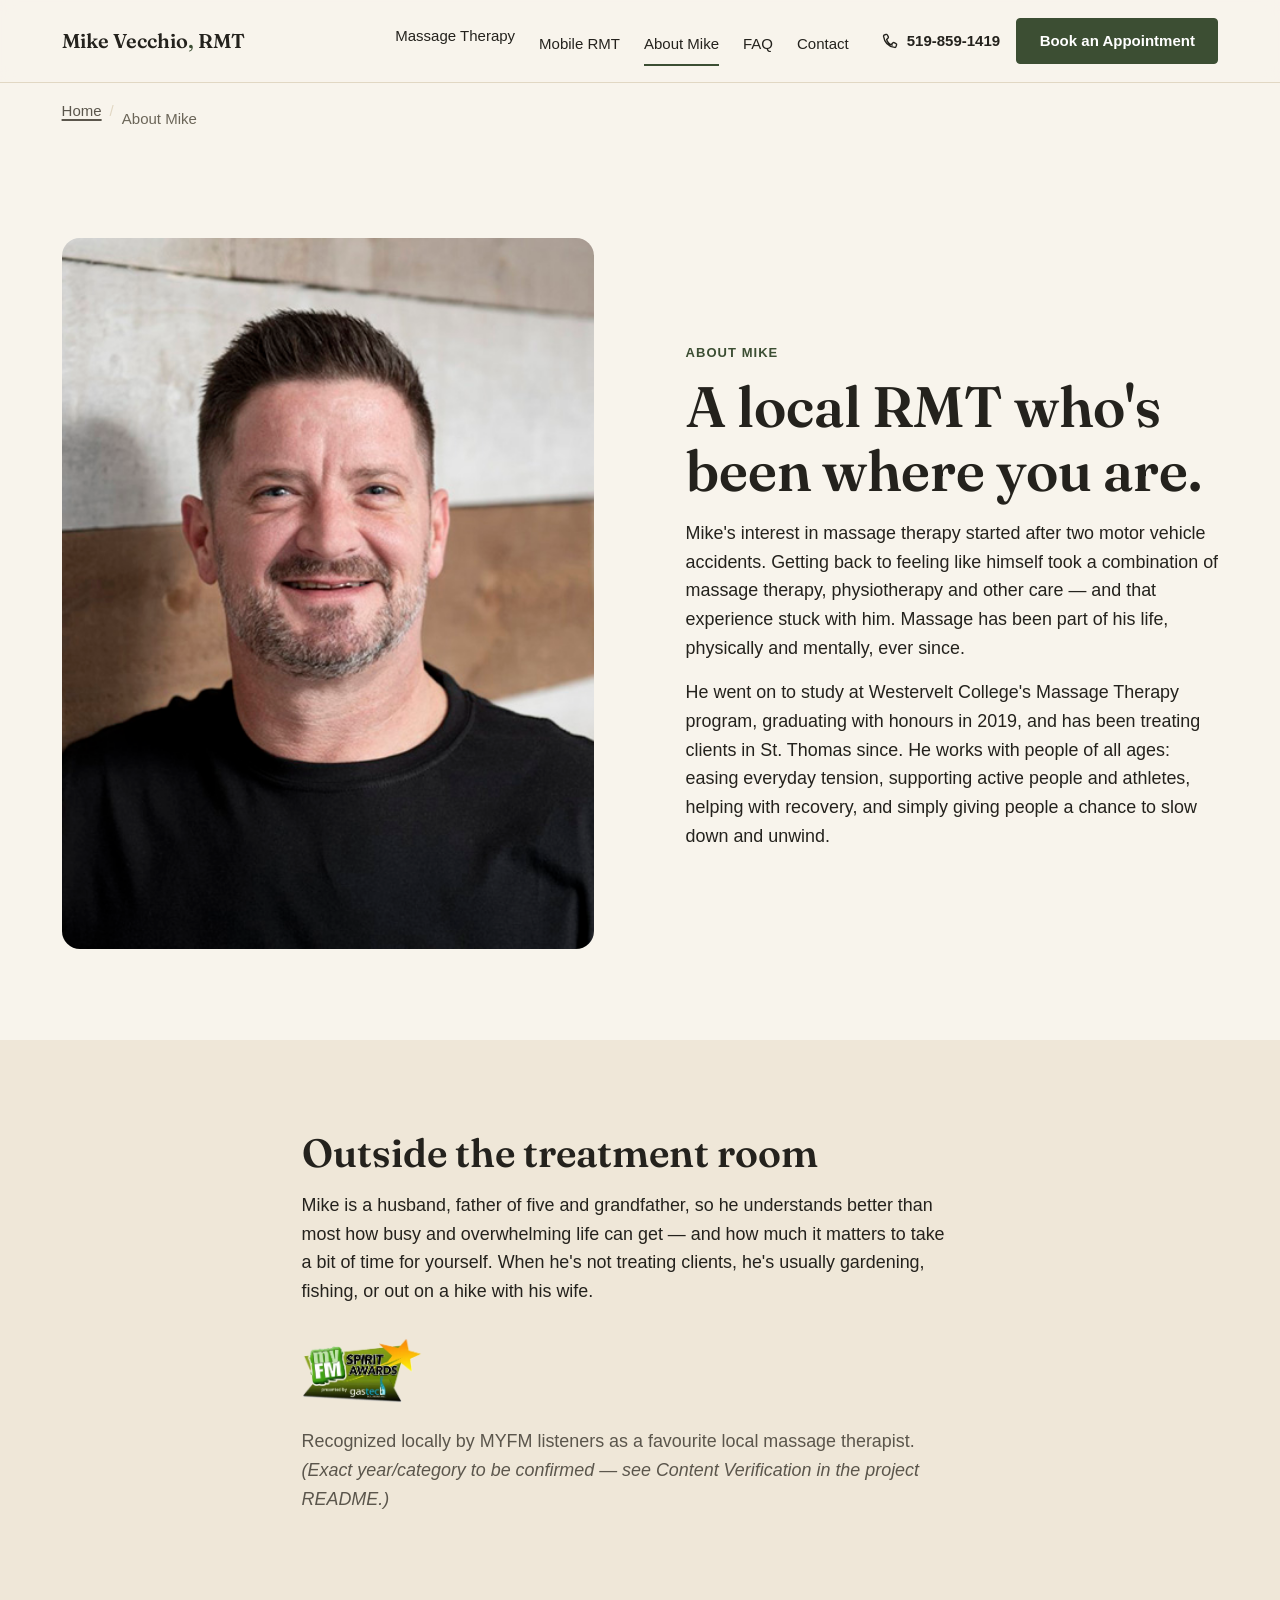
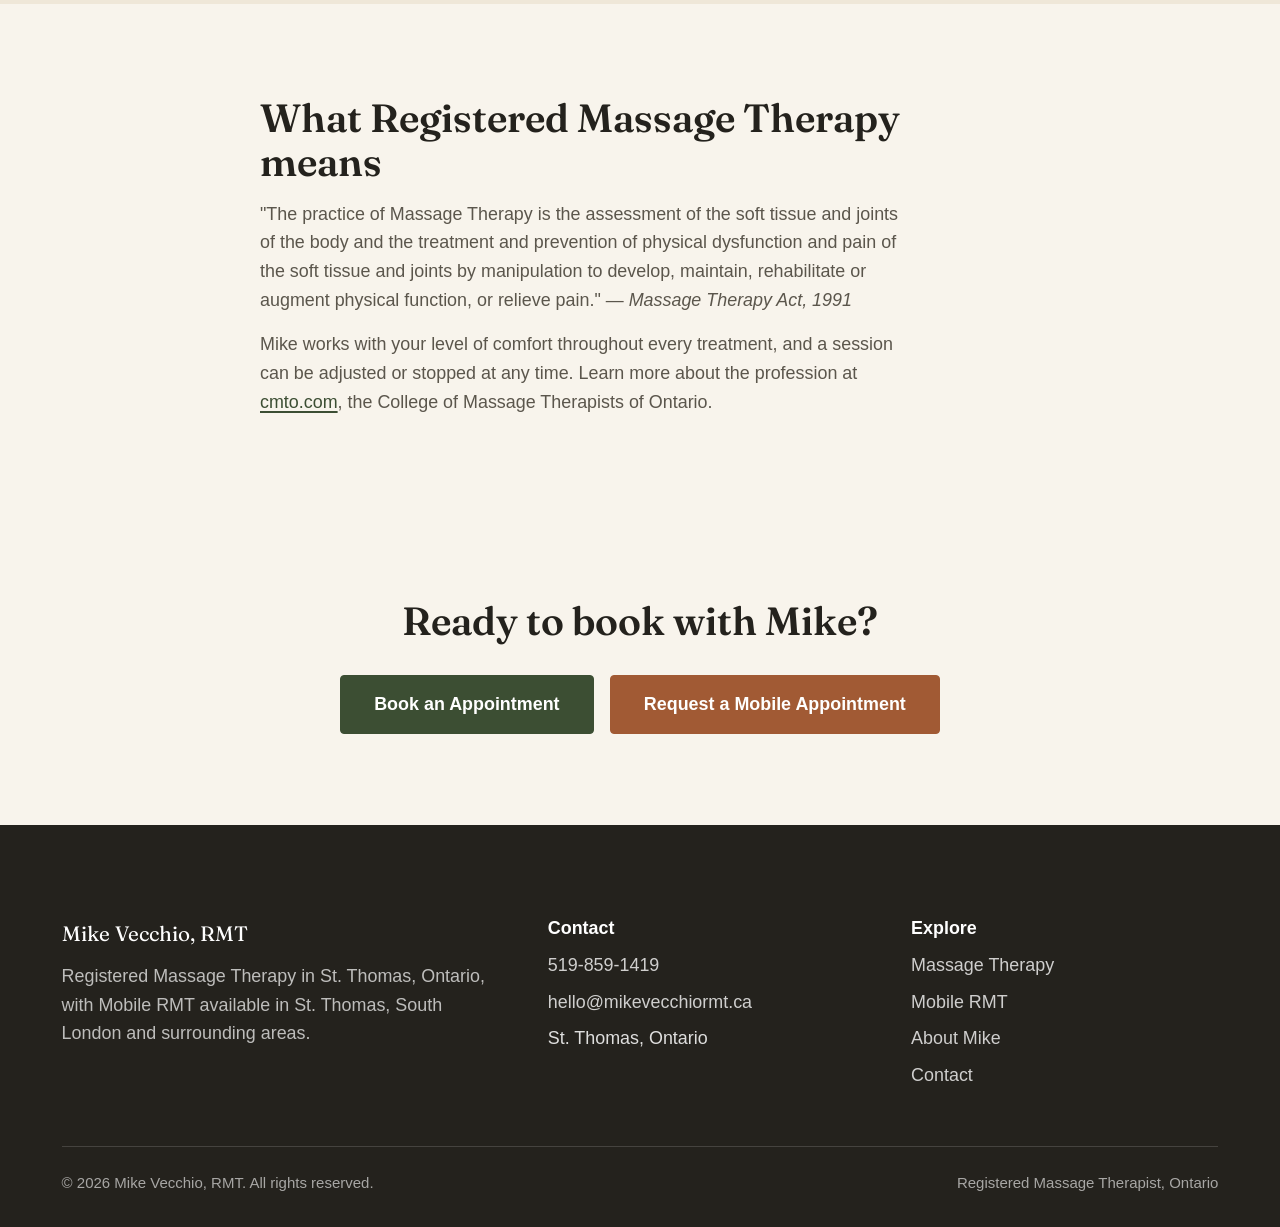
==== about/index.html @ 5816eddb "Rebuild Mike Vecchio RMT site: new IA, Mobile RMT launch, redesign Ground-up redesign covering the f" ====
<!DOCTYPE html>
<html lang="en-CA">
<head>
<meta charset="utf-8" />
<meta name="viewport" content="width=device-width, initial-scale=1" />
<title>About Mike Vecchio, Registered Massage Therapist | St. Thomas, Ontario</title>
<meta name="description" content="Meet Mike Vecchio, a Registered Massage Therapist in St. Thomas, Ontario since 2019. His own recovery after two motor vehicle accidents led him to massage therapy." />
<link rel="canonical" href="https://www.mikevecchiormt.ca/about/" />
<meta name="robots" content="index, follow, max-image-preview:large, max-snippet:-1" />
<meta name="theme-color" content="#3C4E33" />

<link rel="icon" href="/favicon.png" />
<link rel="apple-touch-icon" href="/favicon.png" />

<meta property="og:type" content="profile" />
<meta property="og:site_name" content="Mike Vecchio, RMT" />
<meta property="og:locale" content="en_CA" />
<meta property="og:url" content="https://www.mikevecchiormt.ca/about/" />
<meta property="og:title" content="About Mike Vecchio, Registered Massage Therapist" />
<meta property="og:description" content="Meet Mike Vecchio, a Registered Massage Therapist in St. Thomas, Ontario since 2019." />
<meta property="og:image" content="https://www.mikevecchiormt.ca/images/mike-portrait-placeholder.jpg" />
<meta name="twitter:card" content="summary_large_image" />
<meta name="twitter:title" content="About Mike Vecchio, Registered Massage Therapist" />
<meta name="twitter:description" content="Meet Mike Vecchio, a Registered Massage Therapist in St. Thomas, Ontario since 2019." />
<meta name="twitter:image" content="https://www.mikevecchiormt.ca/images/mike-portrait-placeholder.jpg" />

<link rel="preconnect" href="https://fonts.googleapis.com" />
<link rel="preconnect" href="https://fonts.gstatic.com" crossorigin />
<link rel="stylesheet" href="https://fonts.googleapis.com/css2?family=Fraunces:ital,wght@0,500;0,600;0,700;1,500&display=swap" />
<link rel="stylesheet" href="/css/styles.css" />

<script type="application/ld+json">
{
  "@context": "https://schema.org",
  "@graph": [
    {
      "@type": "BreadcrumbList",
      "itemListElement": [
        { "@type": "ListItem", "position": 1, "name": "Home", "item": "https://www.mikevecchiormt.ca/" },
        { "@type": "ListItem", "position": 2, "name": "About Mike", "item": "https://www.mikevecchiormt.ca/about/" }
      ]
    },
    {
      "@type": "Person",
      "name": "Mike Vecchio",
      "jobTitle": "Registered Massage Therapist",
      "image": "https://www.mikevecchiormt.ca/images/mike-portrait-placeholder.jpg",
      "url": "https://www.mikevecchiormt.ca/about/",
      "telephone": "+1-519-859-1419",
      "alumniOf": { "@type": "EducationalOrganization", "name": "Westervelt College" },
      "worksFor": { "@id": "https://www.mikevecchiormt.ca/#business" }
    }
  ]
}
</script>
<script async src="https://www.googletagmanager.com/gtag/js?id=G-G4RWERL1EK"></script>
<script>
  window.dataLayer = window.dataLayer || [];
  function gtag(){dataLayer.push(arguments);}
  gtag('js', new Date());
  gtag('config', 'G-G4RWERL1EK');
</script>
</head>
<body>
<a class="skip-link" href="#main">Skip to content</a>

<header class="site-header">
  <div class="container site-header__bar">
    <a class="wordmark" href="/">Mike Vecchio<span>,</span> RMT</a>
    <nav class="nav-primary" aria-label="Primary">
      <div class="nav-menu" id="nav-menu">
        <ul class="nav-links">
          <li><a href="/massage-therapy/">Massage Therapy</a></li>
          <li><a href="/mobile-rmt/">Mobile RMT</a></li>
          <li><a href="/about/" aria-current="page">About Mike</a></li>
          <li><a href="/#faq">FAQ</a></li>
          <li><a href="/contact/">Contact</a></li>
        </ul>
        <div class="nav-actions">
          <a class="nav-phone tap-target" href="tel:+15198591419" data-analytics-event="phone_click" data-analytics-location="nav">
            <svg viewBox="0 0 24 24" fill="none" stroke="currentColor" stroke-width="1.8" aria-hidden="true"><path d="M15 17.5c-3.6-1-6.5-3.9-7.5-7.5l2-2c.4-.4.5-1 .3-1.5L8.5 4c-.3-.7-1-1-1.7-.8L4.4 4c-.7.2-1.2 1-1 1.7C4.7 13.9 10.1 19.3 18.3 20.6c.7.1 1.5-.4 1.7-1.1l.8-2.4c.2-.7-.1-1.4-.8-1.7l-2.5-1.3c-.5-.2-1.1-.1-1.5.3l-2 2z" stroke-linecap="round" stroke-linejoin="round"/></svg>
            519-859-1419
          </a>
          <a class="btn btn--primary" href="https://mikevecchiormt.clinicsense.com/book" target="_blank" rel="noopener" data-analytics-event="booking_click" data-analytics-location="nav">Book an Appointment</a>
        </div>
      </div>
      <a class="nav-phone-icon tap-target" href="tel:+15198591419" aria-label="Call 519-859-1419" data-analytics-event="phone_click" data-analytics-location="nav_mobile">
        <svg viewBox="0 0 24 24" fill="none" stroke="currentColor" stroke-width="1.8" aria-hidden="true"><path d="M15 17.5c-3.6-1-6.5-3.9-7.5-7.5l2-2c.4-.4.5-1 .3-1.5L8.5 4c-.3-.7-1-1-1.7-.8L4.4 4c-.7.2-1.2 1-1 1.7C4.7 13.9 10.1 19.3 18.3 20.6c.7.1 1.5-.4 1.7-1.1l.8-2.4c.2-.7-.1-1.4-.8-1.7l-2.5-1.3c-.5-.2-1.1-.1-1.5.3l-2 2z" stroke-linecap="round" stroke-linejoin="round"/></svg>
      </a>
      <button class="nav-toggle" type="button" aria-expanded="false" aria-controls="nav-menu" aria-label="Open menu">
        <svg class="icon-open" viewBox="0 0 24 24" fill="none" stroke="currentColor" stroke-width="2" aria-hidden="true"><path d="M4 6h16M4 12h16M4 18h16" stroke-linecap="round"/></svg>
        <svg class="icon-close" viewBox="0 0 24 24" fill="none" stroke="currentColor" stroke-width="2" aria-hidden="true"><path d="M6 6l12 12M18 6L6 18" stroke-linecap="round"/></svg>
      </button>
    </nav>
  </div>
</header>

<main id="main">
  <nav class="breadcrumbs container" aria-label="Breadcrumb">
    <ol><li><a href="/">Home</a></li><li>About Mike</li></ol>
  </nav>

  <section class="section container" data-reveal>
    <div class="feature">
      <div class="about-portrait">
        <img src="/images/mike-portrait-placeholder.jpg" width="474" height="600" alt="Portrait of Mike Vecchio, Registered Massage Therapist" fetchpriority="high" decoding="async" />
      </div>
      <div>
        <p class="eyebrow">About Mike</p>
        <h1>A local RMT who's been where you are.</h1>
        <p>Mike's interest in massage therapy started after two motor vehicle accidents. Getting back to feeling like himself took a combination of massage therapy, physiotherapy and other care — and that experience stuck with him. Massage has been part of his life, physically and mentally, ever since.</p>
        <p>He went on to study at Westervelt College's Massage Therapy program, graduating with honours in 2019, and has been treating clients in St. Thomas since. He works with people of all ages: easing everyday tension, supporting active people and athletes, helping with recovery, and simply giving people a chance to slow down and unwind.</p>
      </div>
    </div>
  </section>

  <section class="section section--alt" data-reveal>
    <div class="container container--narrow">
      <h2>Outside the treatment room</h2>
      <p>Mike is a husband, father of five and grandfather, so he understands better than most how busy and overwhelming life can get — and how much it matters to take a bit of time for yourself. When he's not treating clients, he's usually gardening, fishing, or out on a hike with his wife.</p>
      <div class="recognition-strip" style="margin-top: var(--space-6);">
        <img src="/images/myfm-spirit-award.png" width="522" height="285" alt="MYFM community recognition graphic" loading="lazy" decoding="async" />
        <p class="text-soft">Recognized locally by MYFM listeners as a favourite local massage therapist. <em>(Exact year/category to be confirmed — see Content Verification in the project README.)</em></p>
      </div>
    </div>
  </section>

  <section class="section container" data-reveal>
    <div class="container--narrow" style="margin-inline:auto;">
      <h2>What Registered Massage Therapy means</h2>
      <p class="text-soft">"The practice of Massage Therapy is the assessment of the soft tissue and joints of the body and the treatment and prevention of physical dysfunction and pain of the soft tissue and joints by manipulation to develop, maintain, rehabilitate or augment physical function, or relieve pain." — <em>Massage Therapy Act, 1991</em></p>
      <p class="text-soft">Mike works with your level of comfort throughout every treatment, and a session can be adjusted or stopped at any time. Learn more about the profession at <a href="https://www.cmto.com" target="_blank" rel="noopener noreferrer">cmto.com</a>, the College of Massage Therapists of Ontario.</p>
    </div>
  </section>

  <section class="section final-cta container" data-reveal>
    <h2>Ready to book with Mike?</h2>
    <div class="final-cta__actions">
      <a class="btn btn--primary btn--lg" href="https://mikevecchiormt.clinicsense.com/book" target="_blank" rel="noopener" data-analytics-event="booking_click" data-analytics-location="about_final_cta">Book an Appointment</a>
      <a class="btn btn--clay btn--lg" href="/contact/#mobile-request" data-analytics-event="mobile_cta_click" data-analytics-location="about_final_cta">Request a Mobile Appointment</a>
    </div>
  </section>
</main>

<div class="sticky-cta" aria-hidden="false">
  <a class="btn btn--primary" href="https://mikevecchiormt.clinicsense.com/book" target="_blank" rel="noopener" data-analytics-event="booking_click" data-analytics-location="sticky_bar">Book an Appointment</a>
  <a class="btn btn--clay" href="/contact/#mobile-request" data-analytics-event="mobile_cta_click" data-analytics-location="sticky_bar">Request Mobile Visit</a>
</div>

<footer class="site-footer">
  <div class="container">
    <div class="footer-grid">
      <div>
        <div class="footer-wordmark">Mike Vecchio, RMT</div>
        <p>Registered Massage Therapy in St. Thomas, Ontario, with Mobile RMT available in St. Thomas, South London and surrounding areas.</p>
      </div>
      <div>
        <h3>Contact</h3>
        <ul class="footer-links">
          <li><a href="tel:+15198591419" data-analytics-event="phone_click" data-analytics-location="footer">519-859-1419</a></li>
          <li><a href="mailto:hello@mikevecchiormt.ca" data-analytics-event="email_click" data-analytics-location="footer">hello@mikevecchiormt.ca</a></li>
          <li>St. Thomas, Ontario</li>
        </ul>
      </div>
      <div>
        <h3>Explore</h3>
        <ul class="footer-links">
          <li><a href="/massage-therapy/">Massage Therapy</a></li>
          <li><a href="/mobile-rmt/">Mobile RMT</a></li>
          <li><a href="/about/">About Mike</a></li>
          <li><a href="/contact/">Contact</a></li>
        </ul>
      </div>
    </div>
    <div class="footer-bottom">
      <span>&copy; <span id="footer-year">2026</span> Mike Vecchio, RMT. All rights reserved.</span>
      <span>Registered Massage Therapist, Ontario</span>
    </div>
  </div>
</footer>

<script src="/js/analytics.js"></script>
<script src="/js/main.js"></script>
</body>
</html>
---- css/styles.css ----
/* ==========================================================================
   Mike Vecchio, RMT — Design System & Site Styles
   Plain CSS. No build step. Organized as:
     1. Design tokens (custom properties)
     2. Reset / base elements
     3. Layout primitives (container, section, grid)
     4. Typography helpers
     5. Components (nav, buttons, cards-ish blocks, pricing, FAQ, forms, etc.)
     6. Page-specific tweaks
     7. Motion & accessibility
   ========================================================================== */

/* --------------------------------------------------------------------------
   1. DESIGN TOKENS
   -------------------------------------------------------------------------- */
:root {
  /* Color: warm paper neutrals */
  --color-paper: #F8F4EC;         /* primary background */
  --color-paper-deep: #EFE7D8;    /* secondary section background */
  --color-paper-line: #E1D7C3;    /* hairline borders on paper */

  /* Color: ink */
  --color-ink: #24221D;           /* primary text, near-black warm charcoal */
  --color-ink-soft: #5B564C;      /* secondary text */
  --color-ink-faint: #6B6558;     /* tertiary / meta text (WCAG AA on paper) */

  /* Color: forest (practice / primary brand accent) */
  --color-forest: #3C4E33;
  --color-forest-deep: #2A3824;
  --color-forest-tint: #E4E9DA;

  /* Color: clay (mobile RMT accent — distinguishes "Mike comes to you") */
  --color-clay: #A15A34;
  --color-clay-deep: #7F4527;
  --color-clay-tint: #F1E1D2;

  /* Color: surfaces */
  --color-white: #FFFFFF;

  /* Feedback */
  --color-error: #A3352A;
  --color-error-tint: #F7E3E0;
  --color-success: #2E5C3A;
  --color-success-tint: #E3EEE2;

  /* Typography */
  --font-display: 'Fraunces', Georgia, 'Iowan Old Style', 'Times New Roman', serif;
  --font-body: -apple-system, BlinkMacSystemFont, 'Segoe UI', Roboto, Helvetica, Arial, sans-serif;

  --fs-eyebrow: 0.8125rem;
  --fs-body-sm: clamp(0.9rem, 0.86rem + 0.15vw, 0.9375rem);
  --fs-body: clamp(1rem, 0.96rem + 0.2vw, 1.125rem);
  --fs-body-lg: clamp(1.125rem, 1.06rem + 0.3vw, 1.3125rem);
  --fs-h3: clamp(1.25rem, 1.15rem + 0.5vw, 1.625rem);
  --fs-h2: clamp(1.75rem, 1.5rem + 1.2vw, 2.5rem);
  --fs-h1: clamp(2.25rem, 1.8rem + 2.2vw, 3.75rem);
  --fs-display: clamp(2.75rem, 2.1rem + 3vw, 4.75rem);

  --lh-tight: 1.12;
  --lh-heading: 1.25;
  --lh-body: 1.6;

  /* Spacing scale (fluid where it helps rhythm breathe on large screens) */
  --space-1: 0.25rem;
  --space-2: 0.5rem;
  --space-3: 0.75rem;
  --space-4: 1rem;
  --space-5: 1.5rem;
  --space-6: 2rem;
  --space-7: clamp(2.5rem, 2rem + 2vw, 3.5rem);
  --space-8: clamp(3.5rem, 2.5rem + 4vw, 6rem);
  --space-9: clamp(5rem, 3.5rem + 6vw, 8.5rem);

  /* Layout */
  --container-max: 1240px;
  --container-narrow: 760px;
  --container-pad: clamp(1.25rem, 1rem + 2vw, 3rem);

  /* Shape */
  --radius-sm: 4px;
  --radius-md: 10px;
  --radius-lg: 18px;

  /* Elevation (used sparingly) */
  --shadow-sm: 0 1px 3px rgba(36, 34, 29, 0.08);
  --shadow-md: 0 10px 30px -12px rgba(36, 34, 29, 0.28);

  /* Motion */
  --ease: cubic-bezier(0.4, 0, 0.2, 1);
  --dur-fast: 150ms;
  --dur-base: 260ms;
  --dur-slow: 420ms;

  /* Focus */
  --focus-ring: 3px solid #1E63A8;
  --focus-ring-offset: 2px;
}

/* --------------------------------------------------------------------------
   2. RESET / BASE
   -------------------------------------------------------------------------- */
*, *::before, *::after { box-sizing: border-box; }
html { -webkit-text-size-adjust: 100%; scroll-behavior: smooth; }
@media (prefers-reduced-motion: reduce) {
  html { scroll-behavior: auto; }
}

body {
  margin: 0;
  background: var(--color-paper);
  color: var(--color-ink);
  font-family: var(--font-body);
  font-size: var(--fs-body);
  line-height: var(--lh-body);
  -webkit-font-smoothing: antialiased;
  text-rendering: optimizeLegibility;
}

img, svg { display: block; max-width: 100%; }
img { height: auto; }

h1, h2, h3, h4 {
  font-family: var(--font-display);
  color: var(--color-ink);
  margin: 0 0 var(--space-4);
  line-height: var(--lh-heading);
  font-weight: 600;
}
h1 { font-size: var(--fs-h1); line-height: var(--lh-tight); }
h2 { font-size: var(--fs-h2); line-height: var(--lh-tight); }
h3 { font-size: var(--fs-h3); }
h4 { font-size: var(--fs-body-lg); }

p { margin: 0 0 var(--space-4); max-width: 65ch; }
p:last-child { margin-bottom: 0; }

ul, ol { margin: 0 0 var(--space-4); padding-left: 1.25em; }
li + li { margin-top: var(--space-2); }

a { color: var(--color-forest); text-decoration-thickness: 1.5px; text-underline-offset: 3px; }
a:hover { color: var(--color-forest-deep); }

strong { font-weight: 700; }

button { font-family: inherit; }

hr {
  border: none;
  border-top: 1px solid var(--color-paper-line);
  margin: var(--space-7) 0;
}

:focus-visible {
  outline: var(--focus-ring);
  outline-offset: var(--focus-ring-offset);
  border-radius: 2px;
}

/* Skip link */
.skip-link {
  position: absolute;
  left: var(--space-4);
  top: -60px;
  background: var(--color-ink);
  color: var(--color-white);
  padding: var(--space-3) var(--space-5);
  border-radius: var(--radius-sm);
  z-index: 1000;
  transition: top var(--dur-fast) var(--ease);
}
.skip-link:focus { top: var(--space-4); }

/* --------------------------------------------------------------------------
   3. LAYOUT PRIMITIVES
   -------------------------------------------------------------------------- */
.container {
  width: 100%;
  max-width: var(--container-max);
  margin-inline: auto;
  padding-inline: var(--container-pad);
}

.container--narrow {
  max-width: var(--container-narrow);
}

.section {
  padding-block: var(--space-8);
}

.section--tight { padding-block: var(--space-7); }

.section--alt {
  background: var(--color-paper-deep);
}

.section--forest {
  background: var(--color-forest);
  color: var(--color-white);
}
.section--forest h2, .section--forest h3 { color: var(--color-white); }
.section--forest p { color: rgba(255,255,255,0.88); }
.section--forest a:not(.btn) { color: var(--color-white); }

.section-head {
  max-width: 46rem;
  margin-bottom: var(--space-7);
}
.section-head--center { margin-inline: auto; text-align: center; }

.eyebrow {
  display: inline-flex;
  align-items: center;
  gap: var(--space-2);
  font-family: var(--font-body);
  font-size: var(--fs-eyebrow);
  font-weight: 700;
  letter-spacing: 0.08em;
  text-transform: uppercase;
  color: var(--color-forest);
  margin-bottom: var(--space-3);
}
.eyebrow--clay { color: var(--color-clay-deep); }
.section--forest .eyebrow { color: var(--color-paper); }

.lede {
  font-size: var(--fs-body-lg);
  color: var(--color-ink-soft);
  max-width: 42rem;
}

/* Grid helpers */
.grid {
  display: grid;
  gap: var(--space-7);
}
.grid--2 { grid-template-columns: repeat(2, 1fr); }
.grid--3 { grid-template-columns: repeat(3, 1fr); }
.grid--4 { grid-template-columns: repeat(4, 1fr); }

@media (max-width: 900px) {
  .grid--3, .grid--4 { grid-template-columns: repeat(2, 1fr); }
}
@media (max-width: 640px) {
  .grid--2, .grid--3, .grid--4 { grid-template-columns: 1fr; }
}

.stack { display: flex; flex-direction: column; }
.cluster { display: flex; flex-wrap: wrap; align-items: center; gap: var(--space-4); }

.visually-hidden {
  position: absolute;
  width: 1px; height: 1px;
  padding: 0; margin: -1px;
  overflow: hidden;
  clip: rect(0,0,0,0);
  white-space: nowrap;
  border: 0;
}

/* --------------------------------------------------------------------------
   4. TYPOGRAPHY HELPERS
   -------------------------------------------------------------------------- */
.text-soft { color: var(--color-ink-soft); }
.text-faint { color: var(--color-ink-faint); }
.text-forest { color: var(--color-forest); }
.text-clay { color: var(--color-clay-deep); }
.font-display { font-family: var(--font-display); }

/* --------------------------------------------------------------------------
   5. COMPONENTS
   -------------------------------------------------------------------------- */

/* --- Site header / nav ------------------------------------------------- */
.site-header {
  position: sticky;
  top: 0;
  z-index: 100;
  border-bottom: 1px solid var(--color-paper-line);
}
/*
 * The translucent blur lives on a pseudo-element rather than directly on
 * .site-header. A `backdrop-filter` (or `filter`) on an element creates a
 * new containing block for its `position: fixed` descendants — which broke
 * the full-screen mobile nav overlay (a fixed-position child) by confining
 * it to the header's own small box. Isolating the filter to ::before avoids
 * that entirely.
 */
.site-header::before {
  content: '';
  position: absolute;
  inset: 0;
  z-index: -1;
  background: rgba(248, 244, 236, 0.92);
  backdrop-filter: saturate(140%) blur(8px);
}

.site-header__bar {
  display: flex;
  align-items: center;
  justify-content: space-between;
  gap: var(--space-5);
  padding-block: var(--space-4);
}

.wordmark {
  font-family: var(--font-display);
  font-weight: 600;
  font-size: 1.25rem;
  color: var(--color-ink);
  text-decoration: none;
  white-space: nowrap;
}
.wordmark:hover { color: var(--color-ink); }
.wordmark span { color: var(--color-forest); }

.nav-primary {
  display: flex;
  align-items: center;
  gap: var(--space-5);
}

.nav-menu {
  display: flex;
  align-items: center;
  gap: var(--space-6);
}

a.nav-phone-icon {
  display: none;
  color: var(--color-ink);
}
.nav-phone-icon svg { width: 20px; height: 20px; }

.nav-links {
  display: flex;
  flex-wrap: nowrap;
  gap: var(--space-5);
  list-style: none;
  margin: 0;
  padding: 0;
  font-size: var(--fs-body-sm);
}
.nav-links li { flex-shrink: 0; }
.nav-links a {
  display: inline-block;
  white-space: nowrap;
  color: var(--color-ink);
  text-decoration: none;
  padding: var(--space-2) 0;
  border-bottom: 2px solid transparent;
  transition: border-color var(--dur-fast) var(--ease);
}
.nav-links a:hover,
.nav-links a[aria-current="page"] {
  border-bottom-color: var(--color-forest);
}

.nav-actions { display: flex; align-items: center; gap: var(--space-4); }

.nav-phone {
  display: inline-flex;
  align-items: center;
  gap: var(--space-2);
  font-size: var(--fs-body-sm);
  font-weight: 600;
  color: var(--color-ink);
  text-decoration: none;
}
.nav-phone svg { width: 18px; height: 18px; flex-shrink: 0; }

.nav-toggle {
  display: none;
  background: none;
  border: 1px solid var(--color-paper-line);
  border-radius: var(--radius-sm);
  width: 44px;
  height: 44px;
  align-items: center;
  justify-content: center;
  cursor: pointer;
}
.nav-toggle svg { width: 22px; height: 22px; }
.nav-toggle .icon-close { display: none; }
.nav-toggle[aria-expanded="true"] .icon-open { display: none; }
.nav-toggle[aria-expanded="true"] .icon-close { display: block; }

@media (max-width: 880px) {
  .nav-primary { position: static; }
  .nav-links {
    flex-direction: column;
    align-items: stretch;
    gap: 0;
    font-size: var(--fs-body-lg);
  }
  .nav-links a {
    display: block;
    padding: var(--space-4) 0;
    border-bottom: 1px solid var(--color-paper-line);
  }
  .nav-menu {
    position: fixed;
    inset: 0;
    top: 0;
    background: var(--color-paper);
    padding: calc(var(--space-4) * 2 + 44px) var(--container-pad) var(--space-8);
    display: flex;
    flex-direction: column;
    gap: var(--space-6);
    transform: translateX(100%);
    transition: transform var(--dur-slow) var(--ease);
    overflow-y: auto;
  }
  .nav-menu.is-open { transform: translateX(0); }
  .nav-actions { flex-direction: column; align-items: stretch; gap: var(--space-4); }
  .nav-actions .btn { width: 100%; justify-content: center; }
  .nav-toggle { display: inline-flex; }
  a.nav-phone-icon { display: inline-flex; align-items: center; justify-content: center; }
  body.nav-open { overflow: hidden; }
}

@media (prefers-reduced-motion: reduce) {
  .nav-menu { transition: none; }
}

/* --- Buttons ------------------------------------------------------------ */
.btn {
  display: inline-flex;
  align-items: center;
  justify-content: center;
  gap: var(--space-2);
  font-family: var(--font-body);
  font-weight: 700;
  font-size: var(--fs-body-sm);
  text-decoration: none;
  border-radius: var(--radius-sm);
  border: 1.5px solid transparent;
  padding: 0.85em 1.5em;
  cursor: pointer;
  transition: background var(--dur-fast) var(--ease), color var(--dur-fast) var(--ease), border-color var(--dur-fast) var(--ease), transform var(--dur-fast) var(--ease);
  line-height: 1.2;
}
.btn:active { transform: translateY(1px); }

.btn--primary {
  background: var(--color-forest);
  border-color: var(--color-forest);
  color: var(--color-white);
}
.btn--primary:hover { background: var(--color-forest-deep); border-color: var(--color-forest-deep); color: var(--color-white); }

.btn--clay {
  background: var(--color-clay);
  border-color: var(--color-clay);
  color: var(--color-white);
}
.btn--clay:hover { background: var(--color-clay-deep); border-color: var(--color-clay-deep); color: var(--color-white); }

.btn--outline {
  background: transparent;
  border-color: currentColor;
  color: var(--color-ink);
}
.btn--outline:hover { background: var(--color-ink); border-color: var(--color-ink); color: var(--color-white); }

.btn--ghost {
  background: transparent;
  border-color: transparent;
  color: var(--color-forest);
  padding-inline: 0.25em;
}
.btn--ghost:hover { color: var(--color-forest-deep); }

.btn--lg { padding: 1em 1.85em; font-size: var(--fs-body); }
.btn--block { width: 100%; }
.btn[disabled] { opacity: 0.6; cursor: not-allowed; }

.btn .spinner { display: none; }
.btn[data-loading="true"] .spinner { display: inline-block; }
.btn[data-loading="true"] .btn-label { opacity: 0.7; }

.spinner {
  width: 1em; height: 1em;
  border: 2px solid rgba(255,255,255,0.5);
  border-top-color: currentColor;
  border-radius: 50%;
  animation: spin 700ms linear infinite;
}
@keyframes spin { to { transform: rotate(360deg); } }
@media (prefers-reduced-motion: reduce) {
  .spinner { animation-duration: 1400ms; }
}

/* --- Hero ---------------------------------------------------------------- */
.hero {
  padding-block: var(--space-8) var(--space-8);
}
.hero__grid {
  display: grid;
  grid-template-columns: 1.05fr 0.95fr;
  gap: var(--space-8);
  align-items: center;
}
.hero__eyebrow { color: var(--color-forest); }
.hero h1 { font-size: var(--fs-display); max-width: 15ch; }
.hero__lede { font-size: var(--fs-body-lg); color: var(--color-ink-soft); max-width: 40ch; margin-bottom: var(--space-6); }
.hero__actions { display: flex; flex-wrap: wrap; gap: var(--space-4); margin-bottom: var(--space-6); }
.hero__media {
  position: relative;
  border-radius: var(--radius-lg);
  overflow: hidden;
  aspect-ratio: 4 / 5;
}
.hero__media img { width: 100%; height: 100%; object-fit: cover; }
.hero__media-caption {
  position: absolute;
  left: var(--space-4);
  bottom: var(--space-4);
  background: rgba(36,34,29,0.72);
  color: var(--color-white);
  font-size: var(--fs-eyebrow);
  padding: var(--space-2) var(--space-3);
  border-radius: var(--radius-sm);
}

@media (max-width: 960px) {
  .hero__grid { grid-template-columns: 1fr; }
  .hero__media { order: -1; aspect-ratio: 16 / 10; }
  .hero h1 { max-width: none; }
}

/* --- Trust strip ---------------------------------------------------------- */
.trust-strip {
  border-top: 1px solid var(--color-paper-line);
  border-bottom: 1px solid var(--color-paper-line);
  padding-block: var(--space-5);
}
.trust-strip__row {
  display: flex;
  flex-wrap: wrap;
  gap: var(--space-6) var(--space-7);
  justify-content: center;
  text-align: center;
  font-size: var(--fs-body-sm);
  color: var(--color-ink-soft);
}
.trust-strip__row strong { color: var(--color-ink); font-family: var(--font-display); font-size: 1.05em; }

/* --- Two ways split -------------------------------------------------------- */
.two-ways {
  display: grid;
  grid-template-columns: 1fr 1fr;
  gap: 1px;
  background: var(--color-paper-line);
  border-radius: var(--radius-lg);
  overflow: hidden;
}
.way {
  background: var(--color-paper);
  padding: var(--space-7);
  display: flex;
  flex-direction: column;
}
.way--clay { background: var(--color-clay-tint); }
.way--forest { background: var(--color-forest-tint); }
.way__icon { width: 40px; height: 40px; margin-bottom: var(--space-4); color: var(--color-forest); }
.way--clay .way__icon { color: var(--color-clay-deep); }
.way h3 { margin-bottom: var(--space-3); }
.way p { margin-bottom: var(--space-5); }
.way__price { font-family: var(--font-display); font-size: var(--fs-h3); margin-bottom: var(--space-5); }
.way__price small { font-family: var(--font-body); font-size: var(--fs-body-sm); font-weight: 400; color: var(--color-ink-soft); display: block; margin-top: 2px; }
.way__actions { margin-top: auto; }

@media (max-width: 760px) {
  .two-ways { grid-template-columns: 1fr; }
}

/* --- Category / help cards -------------------------------------------------- */
.help-grid { }
.help-item {
  padding: var(--space-5) 0;
  border-top: 1px solid var(--color-paper-line);
}
.help-item:last-child { border-bottom: 1px solid var(--color-paper-line); }
.help-item :is(h2, h3) { font-size: var(--fs-body-lg); margin-bottom: var(--space-2); }
.help-item p { color: var(--color-ink-soft); margin: 0; }

/* --- Feature block (Mobile RMT / Meet Mike) -------------------------------- */
.feature {
  display: grid;
  grid-template-columns: 1fr 1fr;
  gap: var(--space-8);
  align-items: center;
}
.feature--reverse .feature__media { order: 2; }
.feature__media {
  border-radius: var(--radius-lg);
  overflow: hidden;
  aspect-ratio: 4 / 3;
}
.feature__media img { width: 100%; height: 100%; object-fit: cover; }
.feature__list { list-style: none; padding: 0; margin: var(--space-5) 0; }
.feature__list li {
  display: flex;
  gap: var(--space-3);
  padding: var(--space-2) 0;
  color: var(--color-ink-soft);
}
.feature__list li::before {
  content: '';
  flex-shrink: 0;
  width: 8px; height: 8px;
  margin-top: 0.55em;
  border-radius: 50%;
  background: var(--color-clay);
}
.feature__list--forest li::before { background: var(--color-forest); }

@media (max-width: 860px) {
  .feature, .feature--reverse { grid-template-columns: 1fr; }
  .feature--reverse .feature__media { order: -1; }
}

/* --- Pricing --------------------------------------------------------------- */
.pricing-grid {
  display: grid;
  grid-template-columns: 1fr 1fr;
  gap: var(--space-7);
}
.pricing-card {
  background: var(--color-white);
  border: 1px solid var(--color-paper-line);
  border-radius: var(--radius-md);
  padding: var(--space-6);
}
.pricing-card__head { display: flex; align-items: baseline; justify-content: space-between; margin-bottom: var(--space-5); gap: var(--space-3); }
.pricing-list { list-style: none; margin: 0 0 var(--space-5); padding: 0; }
.pricing-row {
  display: flex;
  align-items: baseline;
  justify-content: space-between;
  padding: var(--space-3) 0;
  border-bottom: 1px dashed var(--color-paper-line);
  gap: var(--space-4);
}
.pricing-row:last-child { border-bottom: none; }
.pricing-row__label { color: var(--color-ink); }
.pricing-row__label small { display: block; color: var(--color-ink-faint); font-size: var(--fs-body-sm); }
.pricing-row__price { font-family: var(--font-display); font-size: var(--fs-h3); white-space: nowrap; }
.pricing-note {
  font-size: var(--fs-body-sm);
  color: var(--color-ink-soft);
  background: var(--color-paper-deep);
  border-radius: var(--radius-sm);
  padding: var(--space-4);
  margin-bottom: var(--space-5);
}
.pricing-card .btn { width: 100%; justify-content: center; }

@media (max-width: 760px) {
  .pricing-grid { grid-template-columns: 1fr; }
}

/* --- Audience strip ---------------------------------------------------------- */
.audience-scroller {
  display: grid;
  grid-template-columns: repeat(6, minmax(140px, 1fr));
  gap: var(--space-4);
}
.audience-item {
  text-align: center;
  padding: var(--space-5) var(--space-3);
  border-radius: var(--radius-md);
  background: var(--color-paper-deep);
}
.audience-item__icon { width: 32px; height: 32px; margin: 0 auto var(--space-3); color: var(--color-forest); }
.audience-item p { margin: 0; font-size: var(--fs-body-sm); font-weight: 600; }

@media (max-width: 960px) {
  .audience-scroller { grid-template-columns: repeat(3, 1fr); }
}
@media (max-width: 560px) {
  .audience-scroller { grid-template-columns: repeat(2, 1fr); }
}

/* --- Groups / facility callout ------------------------------------------------ */
.callout {
  border-radius: var(--radius-lg);
  background: var(--color-forest);
  color: var(--color-white);
  padding: var(--space-7);
  display: grid;
  grid-template-columns: 1.4fr 1fr;
  gap: var(--space-7);
  align-items: center;
}
.callout h2, .callout h3 { color: var(--color-white); }
.callout p { color: rgba(255,255,255,0.86); }
.callout__list { list-style: none; padding: 0; margin: var(--space-4) 0; display: flex; flex-wrap: wrap; gap: var(--space-3); }
.callout__list li {
  border: 1px solid rgba(255,255,255,0.35);
  border-radius: 999px;
  padding: var(--space-2) var(--space-4);
  font-size: var(--fs-body-sm);
}
.callout__actions { display: flex; justify-content: flex-end; }
.callout .btn--outline { color: var(--color-white); }
.callout .btn--outline:hover { background: var(--color-white); color: var(--color-forest); }

@media (max-width: 760px) {
  .callout { grid-template-columns: 1fr; text-align: left; }
  .callout__actions { justify-content: flex-start; }
}

/* --- FAQ (accordion) ---------------------------------------------------------- */
.faq-list { border-top: 1px solid var(--color-paper-line); }
.faq-item { border-bottom: 1px solid var(--color-paper-line); }
.faq-question {
  width: 100%;
  display: flex;
  align-items: center;
  justify-content: space-between;
  gap: var(--space-4);
  background: none;
  border: none;
  text-align: left;
  padding: var(--space-5) 0;
  font-family: var(--font-display);
  font-size: var(--fs-body-lg);
  font-weight: 600;
  color: var(--color-ink);
  cursor: pointer;
}
.faq-question__icon {
  flex-shrink: 0;
  width: 22px; height: 22px;
  position: relative;
}
.faq-question__icon::before,
.faq-question__icon::after {
  content: '';
  position: absolute;
  background: var(--color-forest);
  transition: transform var(--dur-base) var(--ease);
}
.faq-question__icon::before { top: 50%; left: 0; width: 100%; height: 2px; transform: translateY(-50%); }
.faq-question__icon::after { left: 50%; top: 0; height: 100%; width: 2px; transform: translateX(-50%); }
.faq-question[aria-expanded="true"] .faq-question__icon::after { transform: translateX(-50%) rotate(90deg); opacity: 0; }

.faq-answer {
  display: grid;
  grid-template-rows: 0fr;
  transition: grid-template-rows var(--dur-base) var(--ease);
}
.faq-answer > div { overflow: hidden; }
.faq-item.is-open .faq-answer { grid-template-rows: 1fr; }
.faq-answer p { padding-bottom: var(--space-5); color: var(--color-ink-soft); max-width: 60ch; }

@media (prefers-reduced-motion: reduce) {
  .faq-answer, .faq-question__icon::before, .faq-question__icon::after { transition: none; }
}

/* --- Final CTA ---------------------------------------------------------------- */
.final-cta {
  text-align: center;
}
.final-cta h2 { margin-bottom: var(--space-3); }
.final-cta__actions { display: flex; justify-content: center; flex-wrap: wrap; gap: var(--space-4); margin-top: var(--space-6); }
.final-cta__phone { margin-top: var(--space-5); font-size: var(--fs-body-lg); }
.final-cta__phone a { font-weight: 700; }

/* --- Footer --------------------------------------------------------------------- */
.site-footer {
  background: var(--color-ink);
  color: rgba(255,255,255,0.85);
  padding-block: var(--space-8) var(--space-6);
}
.footer-grid {
  display: grid;
  grid-template-columns: 1.4fr 1fr 1fr;
  gap: var(--space-7);
  margin-bottom: var(--space-7);
}
.footer-grid h3 { color: var(--color-white); font-size: var(--fs-body); font-family: var(--font-body); font-weight: 700; margin-bottom: var(--space-3); }
.footer-grid p { color: rgba(255,255,255,0.7); }
.footer-links { list-style: none; padding: 0; margin: 0; }
.footer-links a { color: rgba(255,255,255,0.78); text-decoration: none; }
.footer-links a:hover { color: var(--color-white); }
.footer-wordmark { font-family: var(--font-display); font-size: 1.3rem; color: var(--color-white); margin-bottom: var(--space-3); }
.footer-bottom {
  border-top: 1px solid rgba(255,255,255,0.15);
  padding-top: var(--space-5);
  display: flex;
  flex-wrap: wrap;
  justify-content: space-between;
  gap: var(--space-3);
  font-size: var(--fs-body-sm);
  color: rgba(255,255,255,0.6);
}

@media (max-width: 760px) {
  .footer-grid { grid-template-columns: 1fr 1fr; }
}
@media (max-width: 500px) {
  .footer-grid { grid-template-columns: 1fr; }
}

/* --- Breadcrumbs ------------------------------------------------------------------ */
.breadcrumbs {
  font-size: var(--fs-body-sm);
  color: var(--color-ink-faint);
  padding-block: var(--space-4);
}
.breadcrumbs ol { list-style: none; display: flex; flex-wrap: wrap; gap: var(--space-2); padding: 0; margin: 0; }
.breadcrumbs a { color: var(--color-ink-soft); }
.breadcrumbs li:not(:last-child)::after { content: '/'; margin-left: var(--space-2); color: var(--color-paper-line); }

/* --- Page hero (secondary pages) --------------------------------------------------- */
.page-hero {
  padding-block: var(--space-7) var(--space-8);
}
.page-hero h1 { max-width: 22ch; }
.page-hero .lede { margin-top: var(--space-4); }

/* --- Sticky mobile CTA bar ------------------------------------------------------------ */
.sticky-cta {
  position: fixed;
  left: 0; right: 0; bottom: 0;
  z-index: 90;
  display: none;
  background: var(--color-white);
  border-top: 1px solid var(--color-paper-line);
  box-shadow: var(--shadow-md);
  padding: var(--space-3) var(--container-pad);
  gap: var(--space-3);
}
.sticky-cta.is-visible { display: flex; }
.sticky-cta .btn { flex: 1; }

@media (min-width: 761px) {
  .sticky-cta { display: none !important; }
}
@media (max-width: 760px) {
  body { padding-bottom: 0; }
  .sticky-cta.is-visible ~ .site-footer,
  .has-sticky-cta { padding-bottom: 76px; }
}

/* --- Forms ---------------------------------------------------------------------------- */
.form-grid {
  display: grid;
  grid-template-columns: 1fr 1fr;
  gap: var(--space-5);
}
.form-field { display: flex; flex-direction: column; gap: var(--space-2); margin-bottom: var(--space-5); }
.form-field--full { grid-column: 1 / -1; }
.form-field label {
  font-weight: 700;
  font-size: var(--fs-body-sm);
}
.form-field .hint { font-size: var(--fs-body-sm); color: var(--color-ink-faint); }
.form-field input,
.form-field select,
.form-field textarea {
  font: inherit;
  padding: 0.75em 0.9em;
  border: 1.5px solid var(--color-paper-line);
  border-radius: var(--radius-sm);
  background: var(--color-white);
  color: var(--color-ink);
  width: 100%;
}
.form-field textarea { resize: vertical; min-height: 7em; }
.form-field input:focus, .form-field select:focus, .form-field textarea:focus {
  outline: var(--focus-ring);
  outline-offset: 1px;
  border-color: var(--color-forest);
}
.form-field.has-error input,
.form-field.has-error select,
.form-field.has-error textarea {
  border-color: var(--color-error);
}
.form-field .error-message {
  display: none;
  color: var(--color-error);
  font-size: var(--fs-body-sm);
  font-weight: 600;
}
.form-field.has-error .error-message { display: block; }
.required-flag { color: var(--color-clay-deep); font-weight: 700; }

.form-honeypot { position: absolute; left: -9999px; width: 1px; height: 1px; overflow: hidden; }

.form-status {
  display: none;
  border-radius: var(--radius-sm);
  padding: var(--space-4);
  margin-bottom: var(--space-5);
  font-size: var(--fs-body-sm);
}
.form-status.is-visible { display: block; }
.form-status--success { background: var(--color-success-tint); color: var(--color-success); }
.form-status--error { background: var(--color-error-tint); color: var(--color-error); }

.form-success {
  display: none;
  text-align: center;
  padding: var(--space-8) var(--space-5);
}
.form-success.is-visible { display: block; }
.form-success svg { width: 48px; height: 48px; color: var(--color-forest); margin: 0 auto var(--space-4); }

@media (max-width: 700px) {
  .form-grid { grid-template-columns: 1fr; }
  .form-field--full { grid-column: auto; }
}

/* --- Badges ---------------------------------------------------------------------------- */
.badge {
  display: inline-flex;
  align-items: center;
  gap: var(--space-2);
  font-size: var(--fs-body-sm);
  font-weight: 700;
  color: var(--color-forest);
  background: var(--color-forest-tint);
  border-radius: 999px;
  padding: var(--space-2) var(--space-4);
}
.badge--clay { color: var(--color-clay-deep); background: var(--color-clay-tint); }

.recognition-strip {
  display: flex;
  align-items: center;
  gap: var(--space-5);
  flex-wrap: wrap;
}
.recognition-strip img { width: 120px; height: auto; aspect-ratio: 522 / 285; }

/* --------------------------------------------------------------------------
   6. PAGE-SPECIFIC
   -------------------------------------------------------------------------- */
.about-portrait {
  border-radius: var(--radius-lg);
  overflow: hidden;
  aspect-ratio: 3 / 4;
}
.about-portrait img { width: 100%; height: 100%; object-fit: cover; }

.service-area-map {
  border-radius: var(--radius-lg);
  background: var(--color-forest-tint);
  border: 1px dashed var(--color-forest);
  padding: var(--space-6);
  aspect-ratio: 4 / 3;
  display: flex;
  align-items: center;
  justify-content: center;
}

.error-page {
  min-height: 60vh;
  display: flex;
  align-items: center;
  justify-content: center;
  text-align: center;
}

/* --------------------------------------------------------------------------
   7. MOTION / A11Y
   -------------------------------------------------------------------------- */
[data-reveal] {
  opacity: 0;
  transform: translateY(16px);
  transition: opacity var(--dur-slow) var(--ease), transform var(--dur-slow) var(--ease);
}
[data-reveal].is-visible {
  opacity: 1;
  transform: translateY(0);
}
@media (prefers-reduced-motion: reduce) {
  [data-reveal] { opacity: 1; transform: none; transition: none; }
}

.tap-target {
  min-height: 44px;
  min-width: 44px;
  display: inline-flex;
  align-items: center;
}
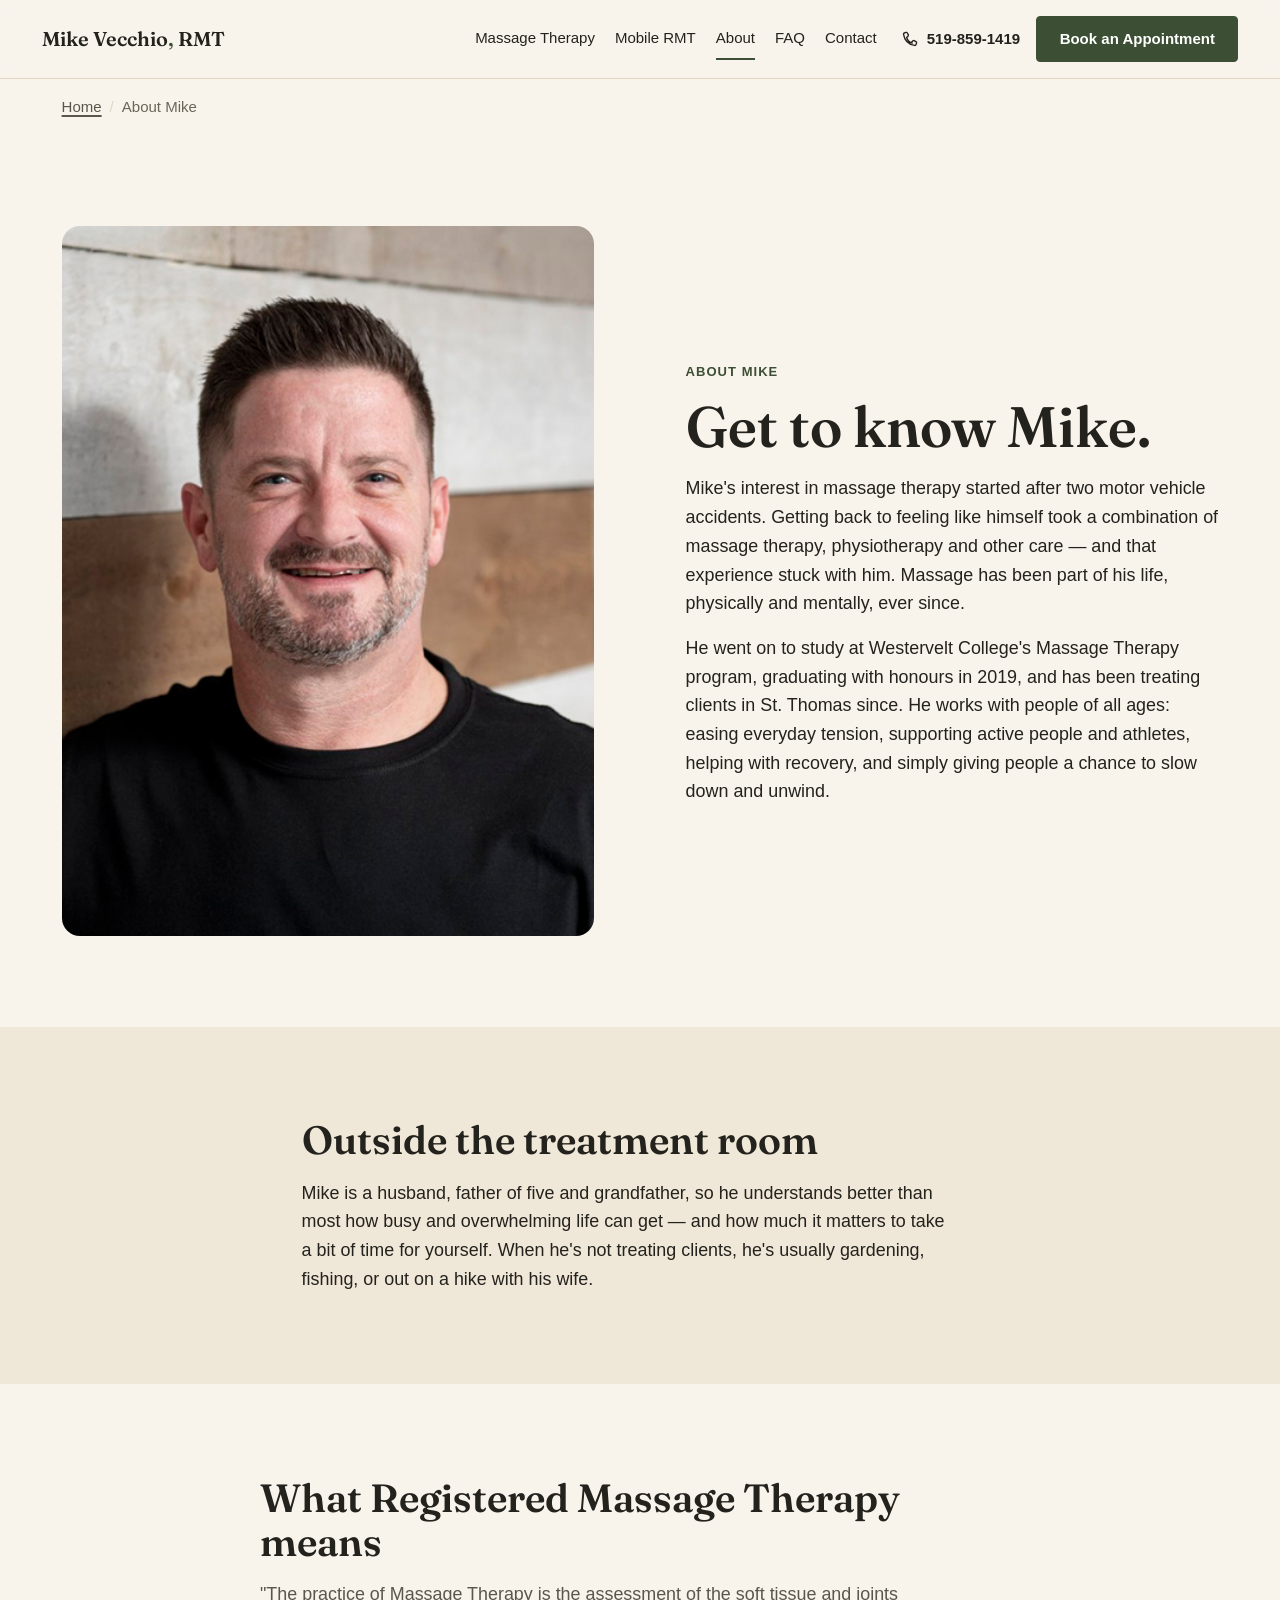
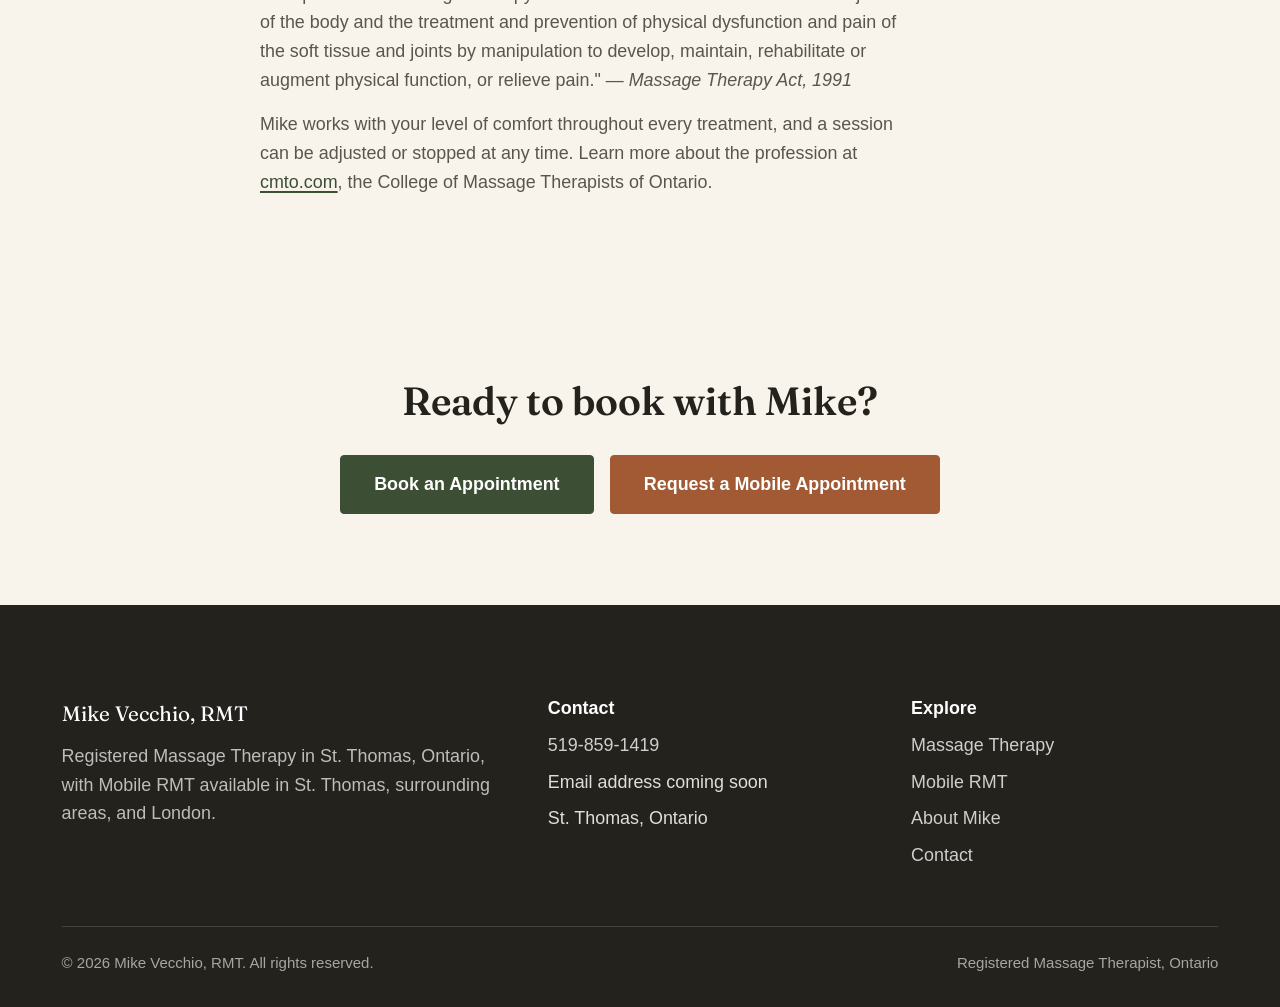
==== commit 65d505f8: "Refine site copy, navigation, and enquiry handling" ====
--- a/about/index.html
+++ b/about/index.html
@@ -72,7 +72,7 @@
         <ul class="nav-links">
           <li><a href="/massage-therapy/">Massage Therapy</a></li>
           <li><a href="/mobile-rmt/">Mobile RMT</a></li>
-          <li><a href="/about/" aria-current="page">About Mike</a></li>
+          <li><a href="/about/" aria-current="page">About</a></li>
           <li><a href="/#faq">FAQ</a></li>
           <li><a href="/contact/">Contact</a></li>
         </ul>
@@ -107,7 +107,7 @@
       </div>
       <div>
         <p class="eyebrow">About Mike</p>
-        <h1>A local RMT who's been where you are.</h1>
+        <h1>Get to know Mike.</h1>
         <p>Mike's interest in massage therapy started after two motor vehicle accidents. Getting back to feeling like himself took a combination of massage therapy, physiotherapy and other care — and that experience stuck with him. Massage has been part of his life, physically and mentally, ever since.</p>
         <p>He went on to study at Westervelt College's Massage Therapy program, graduating with honours in 2019, and has been treating clients in St. Thomas since. He works with people of all ages: easing everyday tension, supporting active people and athletes, helping with recovery, and simply giving people a chance to slow down and unwind.</p>
       </div>
@@ -118,10 +118,6 @@
     <div class="container container--narrow">
       <h2>Outside the treatment room</h2>
       <p>Mike is a husband, father of five and grandfather, so he understands better than most how busy and overwhelming life can get — and how much it matters to take a bit of time for yourself. When he's not treating clients, he's usually gardening, fishing, or out on a hike with his wife.</p>
-      <div class="recognition-strip" style="margin-top: var(--space-6);">
-        <img src="/images/myfm-spirit-award.png" width="522" height="285" alt="MYFM community recognition graphic" loading="lazy" decoding="async" />
-        <p class="text-soft">Recognized locally by MYFM listeners as a favourite local massage therapist. <em>(Exact year/category to be confirmed — see Content Verification in the project README.)</em></p>
-      </div>
     </div>
   </section>
 
@@ -152,13 +148,13 @@
     <div class="footer-grid">
       <div>
         <div class="footer-wordmark">Mike Vecchio, RMT</div>
-        <p>Registered Massage Therapy in St. Thomas, Ontario, with Mobile RMT available in St. Thomas, South London and surrounding areas.</p>
+        <p>Registered Massage Therapy in St. Thomas, Ontario, with Mobile RMT available in St. Thomas, surrounding areas, and London.</p>
       </div>
       <div>
         <h3>Contact</h3>
         <ul class="footer-links">
           <li><a href="tel:+15198591419" data-analytics-event="phone_click" data-analytics-location="footer">519-859-1419</a></li>
-          <li><a href="mailto:hello@mikevecchiormt.ca" data-analytics-event="email_click" data-analytics-location="footer">hello@mikevecchiormt.ca</a></li>
+          <li><!-- TODO: Add Mike's confirmed email address here. --><span>Email address coming soon</span></li>
           <li>St. Thomas, Ontario</li>
         </ul>
       </div>
--- a/css/styles.css
+++ b/css/styles.css
@@ -100,6 +100,7 @@
    2. RESET / BASE
    -------------------------------------------------------------------------- */
 *, *::before, *::after { box-sizing: border-box; }
+[hidden] { display: none !important; }
 html { -webkit-text-size-adjust: 100%; scroll-behavior: smooth; }
 @media (prefers-reduced-motion: reduce) {
   html { scroll-behavior: auto; }
@@ -295,6 +296,16 @@
   backdrop-filter: saturate(140%) blur(8px);
 }
 
+/*
+ * The header's row (logo + 5 nav links + phone + CTA button) needs more
+ * horizontal room than the page's normal 1240px content measure comfortably
+ * allows without crowding. Giving the header its own slightly wider
+ * container avoids trimming the nav down to the point of feeling cramped.
+ */
+.site-header .container {
+  max-width: 1360px;
+}
+
 .site-header__bar {
   display: flex;
   align-items: center;
@@ -317,13 +328,13 @@
 .nav-primary {
   display: flex;
   align-items: center;
+  gap: var(--space-4);
+}
+
+.nav-menu {
+  display: flex;
+  align-items: center;
   gap: var(--space-5);
-}
-
-.nav-menu {
-  display: flex;
-  align-items: center;
-  gap: var(--space-6);
 }
 
 a.nav-phone-icon {
@@ -334,14 +345,16 @@
 
 .nav-links {
   display: flex;
+  align-items: center;
   flex-wrap: nowrap;
-  gap: var(--space-5);
+  gap: 1.25rem;
   list-style: none;
   margin: 0;
   padding: 0;
   font-size: var(--fs-body-sm);
 }
 .nav-links li { flex-shrink: 0; }
+.nav-links li + li { margin-top: 0; }
 .nav-links a {
   display: inline-block;
   white-space: nowrap;
@@ -356,7 +369,7 @@
   border-bottom-color: var(--color-forest);
 }
 
-.nav-actions { display: flex; align-items: center; gap: var(--space-4); }
+.nav-actions { display: flex; align-items: center; gap: var(--space-4); flex-shrink: 0; }
 
 .nav-phone {
   display: inline-flex;
@@ -366,11 +379,17 @@
   font-weight: 600;
   color: var(--color-ink);
   text-decoration: none;
+  white-space: nowrap;
+  flex-shrink: 0;
 }
 .nav-phone svg { width: 18px; height: 18px; flex-shrink: 0; }
+
+.nav-actions .btn { flex-shrink: 0; white-space: nowrap; }
 
 .nav-toggle {
   display: none;
+  position: relative;
+  z-index: 1;
   background: none;
   border: 1px solid var(--color-paper-line);
   border-radius: var(--radius-sm);
@@ -385,7 +404,14 @@
 .nav-toggle[aria-expanded="true"] .icon-open { display: none; }
 .nav-toggle[aria-expanded="true"] .icon-close { display: block; }
 
-@media (max-width: 880px) {
+/*
+ * 1140px (not the more typical ~900px tablet breakpoint) is intentional:
+ * five nav links plus the phone number and "Book an Appointment" button
+ * need roughly that much room to sit on one line without crowding or
+ * wrapping. Switching to the mobile menu earlier avoids a cramped
+ * mid-width zone where the row would otherwise overflow.
+ */
+@media (max-width: 1140px) {
   .nav-primary { position: static; }
   .nav-links {
     flex-direction: column;
@@ -411,7 +437,9 @@
     transition: transform var(--dur-slow) var(--ease);
     overflow-y: auto;
   }
-  .nav-menu.is-open { transform: translateX(0); }
+  .js-enabled .nav-menu { visibility: hidden; }
+  .js-enabled .nav-menu.is-open { transform: translateX(0); visibility: visible; }
+  html:not(.js-enabled) .nav-menu { position: static; transform: none; padding: var(--space-4); }
   .nav-actions { flex-direction: column; align-items: stretch; gap: var(--space-4); }
   .nav-actions .btn { width: 100%; justify-content: center; }
   .nav-toggle { display: inline-flex; }
@@ -749,11 +777,8 @@
 
 .faq-answer {
   display: grid;
-  grid-template-rows: 0fr;
-  transition: grid-template-rows var(--dur-base) var(--ease);
 }
 .faq-answer > div { overflow: hidden; }
-.faq-item.is-open .faq-answer { grid-template-rows: 1fr; }
 .faq-answer p { padding-bottom: var(--space-5); color: var(--color-ink-soft); max-width: 60ch; }
 
 @media (prefers-reduced-motion: reduce) {
@@ -811,7 +836,8 @@
   color: var(--color-ink-faint);
   padding-block: var(--space-4);
 }
-.breadcrumbs ol { list-style: none; display: flex; flex-wrap: wrap; gap: var(--space-2); padding: 0; margin: 0; }
+.breadcrumbs ol { list-style: none; display: flex; align-items: center; flex-wrap: wrap; gap: var(--space-2); padding: 0; margin: 0; }
+.breadcrumbs li + li { margin-top: 0; }
 .breadcrumbs a { color: var(--color-ink-soft); }
 .breadcrumbs li:not(:last-child)::after { content: '/'; margin-left: var(--space-2); color: var(--color-paper-line); }
 
@@ -902,6 +928,7 @@
 .form-status.is-visible { display: block; }
 .form-status--success { background: var(--color-success-tint); color: var(--color-success); }
 .form-status--error { background: var(--color-error-tint); color: var(--color-error); }
+.form-status--info { background: var(--color-forest-tint); color: var(--color-forest-deep); }
 
 .form-success {
   display: none;
@@ -970,17 +997,17 @@
 /* --------------------------------------------------------------------------
    7. MOTION / A11Y
    -------------------------------------------------------------------------- */
-[data-reveal] {
+.js-enabled [data-reveal] {
   opacity: 0;
   transform: translateY(16px);
   transition: opacity var(--dur-slow) var(--ease), transform var(--dur-slow) var(--ease);
 }
-[data-reveal].is-visible {
+.js-enabled [data-reveal].is-visible {
   opacity: 1;
   transform: translateY(0);
 }
 @media (prefers-reduced-motion: reduce) {
-  [data-reveal] { opacity: 1; transform: none; transition: none; }
+  .js-enabled [data-reveal] { opacity: 1; transform: none; transition: none; }
 }
 
 .tap-target {
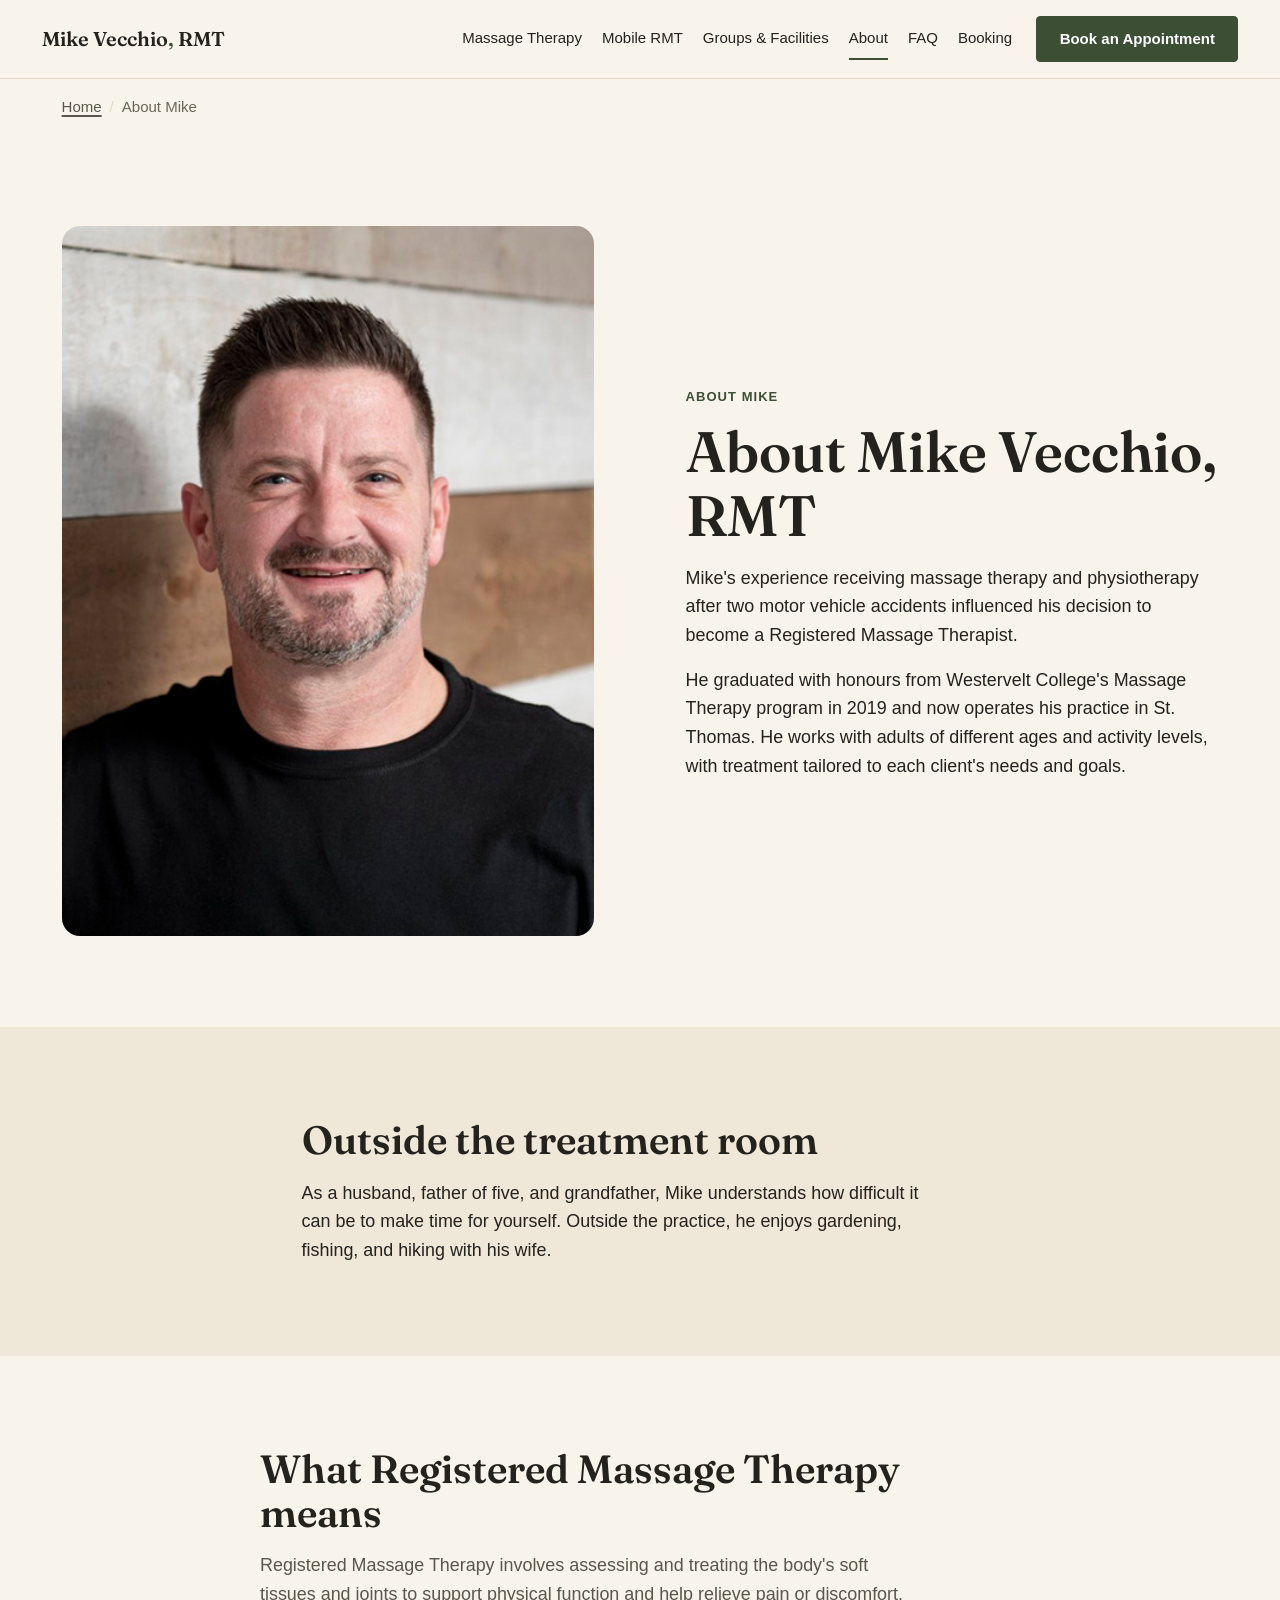
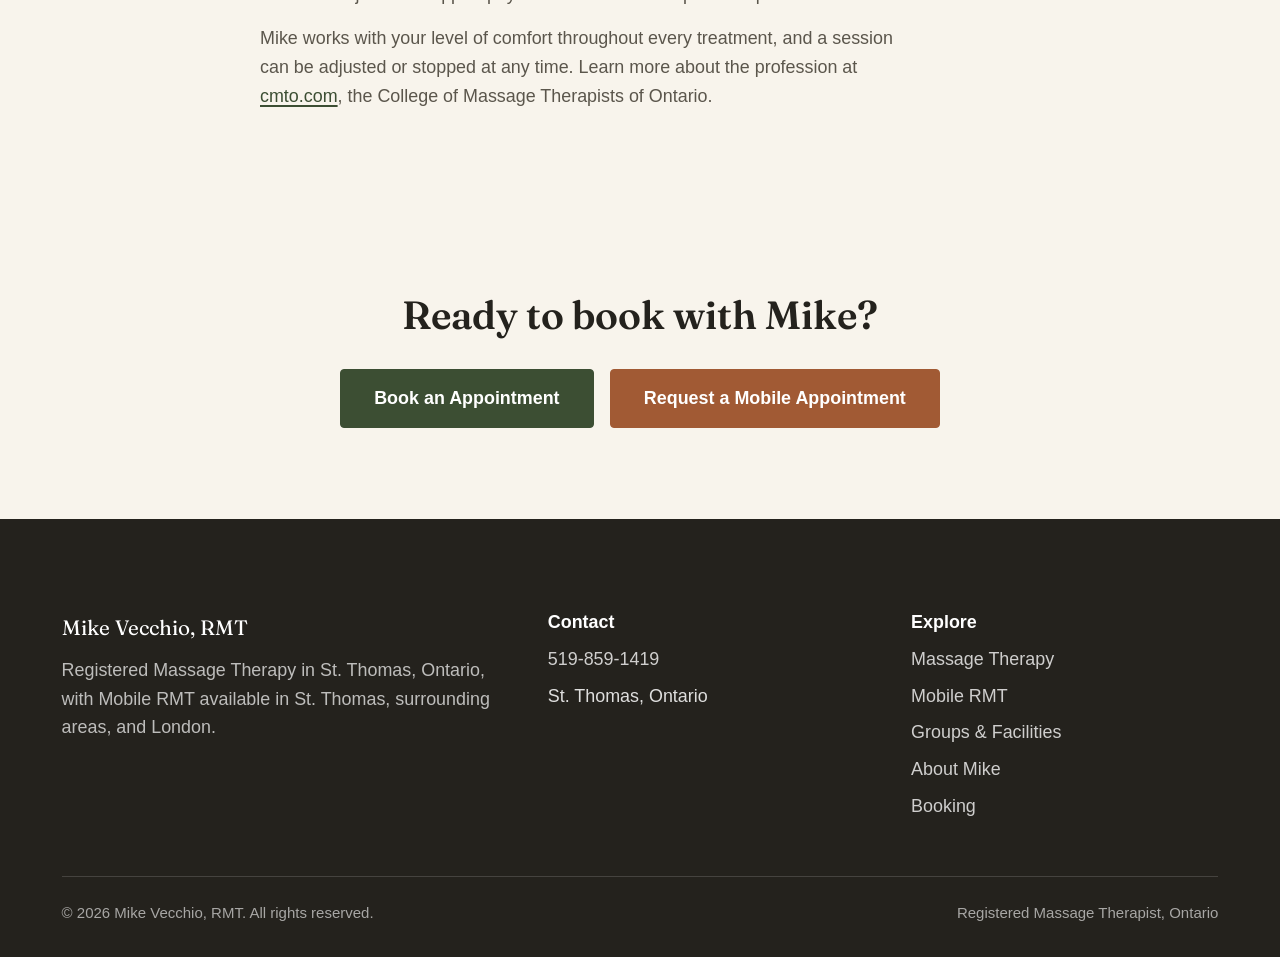
==== commit e215b015: "Restructure booking/pricing IA, add Groups & Facilities service page - Rename Contact -> Booking hub" ====
--- a/about/index.html
+++ b/about/index.html
@@ -3,8 +3,8 @@
 <head>
 <meta charset="utf-8" />
 <meta name="viewport" content="width=device-width, initial-scale=1" />
-<title>About Mike Vecchio, Registered Massage Therapist | St. Thomas, Ontario</title>
-<meta name="description" content="Meet Mike Vecchio, a Registered Massage Therapist in St. Thomas, Ontario since 2019. His own recovery after two motor vehicle accidents led him to massage therapy." />
+<title>About Mike Vecchio, RMT | St. Thomas, Ontario</title>
+<meta name="description" content="Meet Mike Vecchio, a Registered Massage Therapist in St. Thomas, Ontario who graduated with honours in 2019. Learn about his training and approach." />
 <link rel="canonical" href="https://www.mikevecchiormt.ca/about/" />
 <meta name="robots" content="index, follow, max-image-preview:large, max-snippet:-1" />
 <meta name="theme-color" content="#3C4E33" />
@@ -17,17 +17,17 @@
 <meta property="og:locale" content="en_CA" />
 <meta property="og:url" content="https://www.mikevecchiormt.ca/about/" />
 <meta property="og:title" content="About Mike Vecchio, Registered Massage Therapist" />
-<meta property="og:description" content="Meet Mike Vecchio, a Registered Massage Therapist in St. Thomas, Ontario since 2019." />
+<meta property="og:description" content="Meet Mike Vecchio, a Registered Massage Therapist in St. Thomas, Ontario who graduated with honours in 2019." />
 <meta property="og:image" content="https://www.mikevecchiormt.ca/images/mike-portrait-placeholder.jpg" />
 <meta name="twitter:card" content="summary_large_image" />
 <meta name="twitter:title" content="About Mike Vecchio, Registered Massage Therapist" />
-<meta name="twitter:description" content="Meet Mike Vecchio, a Registered Massage Therapist in St. Thomas, Ontario since 2019." />
+<meta name="twitter:description" content="Meet Mike Vecchio, a Registered Massage Therapist in St. Thomas, Ontario who graduated with honours in 2019." />
 <meta name="twitter:image" content="https://www.mikevecchiormt.ca/images/mike-portrait-placeholder.jpg" />
 
 <link rel="preconnect" href="https://fonts.googleapis.com" />
 <link rel="preconnect" href="https://fonts.gstatic.com" crossorigin />
 <link rel="stylesheet" href="https://fonts.googleapis.com/css2?family=Fraunces:ital,wght@0,500;0,600;0,700;1,500&display=swap" />
-<link rel="stylesheet" href="/css/styles.css" />
+<link rel="stylesheet" href="/css/styles.css?v=20260922-3" />
 
 <script type="application/ld+json">
 {
@@ -72,21 +72,15 @@
         <ul class="nav-links">
           <li><a href="/massage-therapy/">Massage Therapy</a></li>
           <li><a href="/mobile-rmt/">Mobile RMT</a></li>
+          <li><a href="/groups-facilities/">Groups &amp; Facilities</a></li>
           <li><a href="/about/" aria-current="page">About</a></li>
-          <li><a href="/#faq">FAQ</a></li>
-          <li><a href="/contact/">Contact</a></li>
+          <li><a href="/faq/">FAQ</a></li>
+          <li><a href="/booking/">Booking</a></li>
         </ul>
         <div class="nav-actions">
-          <a class="nav-phone tap-target" href="tel:+15198591419" data-analytics-event="phone_click" data-analytics-location="nav">
-            <svg viewBox="0 0 24 24" fill="none" stroke="currentColor" stroke-width="1.8" aria-hidden="true"><path d="M15 17.5c-3.6-1-6.5-3.9-7.5-7.5l2-2c.4-.4.5-1 .3-1.5L8.5 4c-.3-.7-1-1-1.7-.8L4.4 4c-.7.2-1.2 1-1 1.7C4.7 13.9 10.1 19.3 18.3 20.6c.7.1 1.5-.4 1.7-1.1l.8-2.4c.2-.7-.1-1.4-.8-1.7l-2.5-1.3c-.5-.2-1.1-.1-1.5.3l-2 2z" stroke-linecap="round" stroke-linejoin="round"/></svg>
-            519-859-1419
-          </a>
-          <a class="btn btn--primary" href="https://mikevecchiormt.clinicsense.com/book" target="_blank" rel="noopener" data-analytics-event="booking_click" data-analytics-location="nav">Book an Appointment</a>
+          <a class="btn btn--primary" href="/booking/#practice" data-analytics-event="booking_click" data-analytics-location="nav">Book an Appointment</a>
         </div>
       </div>
-      <a class="nav-phone-icon tap-target" href="tel:+15198591419" aria-label="Call 519-859-1419" data-analytics-event="phone_click" data-analytics-location="nav_mobile">
-        <svg viewBox="0 0 24 24" fill="none" stroke="currentColor" stroke-width="1.8" aria-hidden="true"><path d="M15 17.5c-3.6-1-6.5-3.9-7.5-7.5l2-2c.4-.4.5-1 .3-1.5L8.5 4c-.3-.7-1-1-1.7-.8L4.4 4c-.7.2-1.2 1-1 1.7C4.7 13.9 10.1 19.3 18.3 20.6c.7.1 1.5-.4 1.7-1.1l.8-2.4c.2-.7-.1-1.4-.8-1.7l-2.5-1.3c-.5-.2-1.1-.1-1.5.3l-2 2z" stroke-linecap="round" stroke-linejoin="round"/></svg>
-      </a>
       <button class="nav-toggle" type="button" aria-expanded="false" aria-controls="nav-menu" aria-label="Open menu">
         <svg class="icon-open" viewBox="0 0 24 24" fill="none" stroke="currentColor" stroke-width="2" aria-hidden="true"><path d="M4 6h16M4 12h16M4 18h16" stroke-linecap="round"/></svg>
         <svg class="icon-close" viewBox="0 0 24 24" fill="none" stroke="currentColor" stroke-width="2" aria-hidden="true"><path d="M6 6l12 12M18 6L6 18" stroke-linecap="round"/></svg>
@@ -107,9 +101,9 @@
       </div>
       <div>
         <p class="eyebrow">About Mike</p>
-        <h1>Get to know Mike.</h1>
-        <p>Mike's interest in massage therapy started after two motor vehicle accidents. Getting back to feeling like himself took a combination of massage therapy, physiotherapy and other care — and that experience stuck with him. Massage has been part of his life, physically and mentally, ever since.</p>
-        <p>He went on to study at Westervelt College's Massage Therapy program, graduating with honours in 2019, and has been treating clients in St. Thomas since. He works with people of all ages: easing everyday tension, supporting active people and athletes, helping with recovery, and simply giving people a chance to slow down and unwind.</p>
+        <h1>About Mike Vecchio, RMT</h1>
+        <p>Mike's experience receiving massage therapy and physiotherapy after two motor vehicle accidents influenced his decision to become a Registered Massage Therapist.</p>
+        <p>He graduated with honours from Westervelt College's Massage Therapy program in 2019 and now operates his practice in St. Thomas. He works with adults of different ages and activity levels, with treatment tailored to each client's needs and goals.</p>
       </div>
     </div>
   </section>
@@ -117,14 +111,14 @@
   <section class="section section--alt" data-reveal>
     <div class="container container--narrow">
       <h2>Outside the treatment room</h2>
-      <p>Mike is a husband, father of five and grandfather, so he understands better than most how busy and overwhelming life can get — and how much it matters to take a bit of time for yourself. When he's not treating clients, he's usually gardening, fishing, or out on a hike with his wife.</p>
+      <p>As a husband, father of five, and grandfather, Mike understands how difficult it can be to make time for yourself. Outside the practice, he enjoys gardening, fishing, and hiking with his wife.</p>
     </div>
   </section>
 
   <section class="section container" data-reveal>
     <div class="container--narrow" style="margin-inline:auto;">
       <h2>What Registered Massage Therapy means</h2>
-      <p class="text-soft">"The practice of Massage Therapy is the assessment of the soft tissue and joints of the body and the treatment and prevention of physical dysfunction and pain of the soft tissue and joints by manipulation to develop, maintain, rehabilitate or augment physical function, or relieve pain." — <em>Massage Therapy Act, 1991</em></p>
+      <p class="text-soft">Registered Massage Therapy involves assessing and treating the body's soft tissues and joints to support physical function and help relieve pain or discomfort.</p>
       <p class="text-soft">Mike works with your level of comfort throughout every treatment, and a session can be adjusted or stopped at any time. Learn more about the profession at <a href="https://www.cmto.com" target="_blank" rel="noopener noreferrer">cmto.com</a>, the College of Massage Therapists of Ontario.</p>
     </div>
   </section>
@@ -132,15 +126,15 @@
   <section class="section final-cta container" data-reveal>
     <h2>Ready to book with Mike?</h2>
     <div class="final-cta__actions">
-      <a class="btn btn--primary btn--lg" href="https://mikevecchiormt.clinicsense.com/book" target="_blank" rel="noopener" data-analytics-event="booking_click" data-analytics-location="about_final_cta">Book an Appointment</a>
-      <a class="btn btn--clay btn--lg" href="/contact/#mobile-request" data-analytics-event="mobile_cta_click" data-analytics-location="about_final_cta">Request a Mobile Appointment</a>
+      <a class="btn btn--primary btn--lg" href="/booking/#practice" data-analytics-event="booking_click" data-analytics-location="about_final_cta">Book an Appointment</a>
+      <a class="btn btn--clay btn--lg" href="/booking/#mobile-request" data-analytics-event="mobile_cta_click" data-analytics-location="about_final_cta">Request a Mobile Appointment</a>
     </div>
   </section>
 </main>
 
 <div class="sticky-cta" aria-hidden="false">
-  <a class="btn btn--primary" href="https://mikevecchiormt.clinicsense.com/book" target="_blank" rel="noopener" data-analytics-event="booking_click" data-analytics-location="sticky_bar">Book an Appointment</a>
-  <a class="btn btn--clay" href="/contact/#mobile-request" data-analytics-event="mobile_cta_click" data-analytics-location="sticky_bar">Request Mobile Visit</a>
+  <a class="btn btn--primary" href="/booking/#practice" data-analytics-event="booking_click" data-analytics-location="sticky_bar">Book an Appointment</a>
+  <a class="btn btn--clay" href="/booking/#mobile-request" data-analytics-event="mobile_cta_click" data-analytics-location="sticky_bar">Request Mobile Visit</a>
 </div>
 
 <footer class="site-footer">
@@ -154,7 +148,6 @@
         <h3>Contact</h3>
         <ul class="footer-links">
           <li><a href="tel:+15198591419" data-analytics-event="phone_click" data-analytics-location="footer">519-859-1419</a></li>
-          <li><!-- TODO: Add Mike's confirmed email address here. --><span>Email address coming soon</span></li>
           <li>St. Thomas, Ontario</li>
         </ul>
       </div>
@@ -163,8 +156,9 @@
         <ul class="footer-links">
           <li><a href="/massage-therapy/">Massage Therapy</a></li>
           <li><a href="/mobile-rmt/">Mobile RMT</a></li>
+          <li><a href="/groups-facilities/">Groups &amp; Facilities</a></li>
           <li><a href="/about/">About Mike</a></li>
-          <li><a href="/contact/">Contact</a></li>
+          <li><a href="/booking/">Booking</a></li>
         </ul>
       </div>
     </div>
--- a/css/styles.css
+++ b/css/styles.css
@@ -1,5 +1,5 @@
 /* ==========================================================================
-   Mike Vecchio, RMT — Design System & Site Styles
+   Mike Vecchio, RMT: Design System & Site Styles
    Plain CSS. No build step. Organized as:
      1. Design tokens (custom properties)
      2. Reset / base elements
@@ -29,7 +29,7 @@
   --color-forest-deep: #2A3824;
   --color-forest-tint: #E4E9DA;
 
-  /* Color: clay (mobile RMT accent — distinguishes "Mike comes to you") */
+  /* Color: clay (mobile RMT accent: distinguishes "Mike comes to you") */
   --color-clay: #A15A34;
   --color-clay-deep: #7F4527;
   --color-clay-tint: #F1E1D2;
@@ -282,7 +282,7 @@
 /*
  * The translucent blur lives on a pseudo-element rather than directly on
  * .site-header. A `backdrop-filter` (or `filter`) on an element creates a
- * new containing block for its `position: fixed` descendants — which broke
+ * new containing block for its `position: fixed` descendants: which broke
  * the full-screen mobile nav overlay (a fixed-position child) by confining
  * it to the header's own small box. Isolating the filter to ::before avoids
  * that entirely.
@@ -583,6 +583,7 @@
   border-radius: var(--radius-lg);
   overflow: hidden;
 }
+.two-ways--3 { grid-template-columns: repeat(3, 1fr); }
 .way {
   background: var(--color-paper);
   padding: var(--space-7);
@@ -591,6 +592,13 @@
 }
 .way--clay { background: var(--color-clay-tint); }
 .way--forest { background: var(--color-forest-tint); }
+.way--clay-deep { background: var(--color-clay); }
+.way--clay-deep .way__icon,
+.way--clay-deep h3,
+.way--clay-deep p { color: var(--color-paper); }
+.way--clay-deep .way__price small { color: rgba(248, 244, 236, 0.75); }
+.way--clay-deep .btn--outline { color: var(--color-paper); border-color: var(--color-paper); }
+.way--clay-deep .btn--outline:hover { background: var(--color-paper); border-color: var(--color-paper); color: var(--color-clay-deep); }
 .way__icon { width: 40px; height: 40px; margin-bottom: var(--space-4); color: var(--color-forest); }
 .way--clay .way__icon { color: var(--color-clay-deep); }
 .way h3 { margin-bottom: var(--space-3); }
@@ -599,6 +607,9 @@
 .way__price small { font-family: var(--font-body); font-size: var(--fs-body-sm); font-weight: 400; color: var(--color-ink-soft); display: block; margin-top: 2px; }
 .way__actions { margin-top: auto; }
 
+@media (max-width: 900px) {
+  .two-ways--3 { grid-template-columns: 1fr; }
+}
 @media (max-width: 760px) {
   .two-ways { grid-template-columns: 1fr; }
 }
@@ -652,29 +663,42 @@
 /* --- Pricing --------------------------------------------------------------- */
 .pricing-grid {
   display: grid;
-  grid-template-columns: 1fr 1fr;
+  grid-template-columns: repeat(2, minmax(0, 1fr));
   gap: var(--space-7);
+}
+.pricing-grid--3 { grid-template-columns: repeat(3, minmax(0, 1fr)); }
+.pricing-section .pricing-grid--single {
+  grid-template-columns: minmax(0, 1fr);
+  width: 100%;
+  max-width: 600px;
+  margin-left: auto;
+  margin-right: auto;
 }
 .pricing-card {
   background: var(--color-white);
   border: 1px solid var(--color-paper-line);
   border-radius: var(--radius-md);
   padding: var(--space-6);
-}
-.pricing-card__head { display: flex; align-items: baseline; justify-content: space-between; margin-bottom: var(--space-5); gap: var(--space-3); }
+  min-width: 0;
+  display: flex;
+  flex-direction: column;
+}
+.pricing-card__head { display: flex; flex-direction: column; align-items: flex-start; gap: var(--space-3); margin-bottom: var(--space-5); }
+.pricing-card__head h3 { margin-bottom: 0; }
 .pricing-list { list-style: none; margin: 0 0 var(--space-5); padding: 0; }
 .pricing-row {
-  display: flex;
-  align-items: baseline;
-  justify-content: space-between;
+  display: grid;
+  grid-template-columns: minmax(0, 1fr) auto;
+  align-items: start;
   padding: var(--space-3) 0;
   border-bottom: 1px dashed var(--color-paper-line);
   gap: var(--space-4);
 }
 .pricing-row:last-child { border-bottom: none; }
-.pricing-row__label { color: var(--color-ink); }
+.pricing-row__label { color: var(--color-ink); min-width: 0; }
 .pricing-row__label small { display: block; color: var(--color-ink-faint); font-size: var(--fs-body-sm); }
 .pricing-row__price { font-family: var(--font-display); font-size: var(--fs-h3); white-space: nowrap; }
+.pricing-row__price small { font-family: var(--font-body); font-size: var(--fs-body-sm); font-weight: 400; color: var(--color-ink-faint); margin-left: 0.35em; }
 .pricing-note {
   font-size: var(--fs-body-sm);
   color: var(--color-ink-soft);
@@ -683,10 +707,24 @@
   padding: var(--space-4);
   margin-bottom: var(--space-5);
 }
-.pricing-card .btn { width: 100%; justify-content: center; }
-
-@media (max-width: 760px) {
+.pricing-card__notes { display: grid; gap: var(--space-3); }
+.pricing-card__notes .pricing-note { margin: 0; }
+.pricing-card .btn { width: 100%; justify-content: center; margin-top: auto; }
+.pricing-card .pricing-card__notes + .btn { margin-top: var(--space-5); }
+.pricing-section__groups { margin-top: var(--space-7); }
+
+@media (max-width: 1080px) {
+  .pricing-grid--3 { grid-template-columns: 1fr 1fr; }
+}
+
+@media (max-width: 900px) {
   .pricing-grid { grid-template-columns: 1fr; }
+}
+
+@media (max-width: 420px) {
+  .pricing-card { padding: var(--space-5); }
+  .pricing-row { gap: var(--space-3); }
+  .pricing-row__price { font-size: 1.4rem; }
 }
 
 /* --- Audience strip ---------------------------------------------------------- */
@@ -848,6 +886,10 @@
 .page-hero h1 { max-width: 22ch; }
 .page-hero .lede { margin-top: var(--space-4); }
 
+/* Anchor targets that CTAs jump to directly (e.g. /contact/#mobile-request):
+   offset past the sticky header so the section heading isn't hidden under it. */
+#practice, #mobile-request, #facility { scroll-margin-top: 100px; }
+
 /* --- Sticky mobile CTA bar ------------------------------------------------------------ */
 .sticky-cta {
   position: fixed;
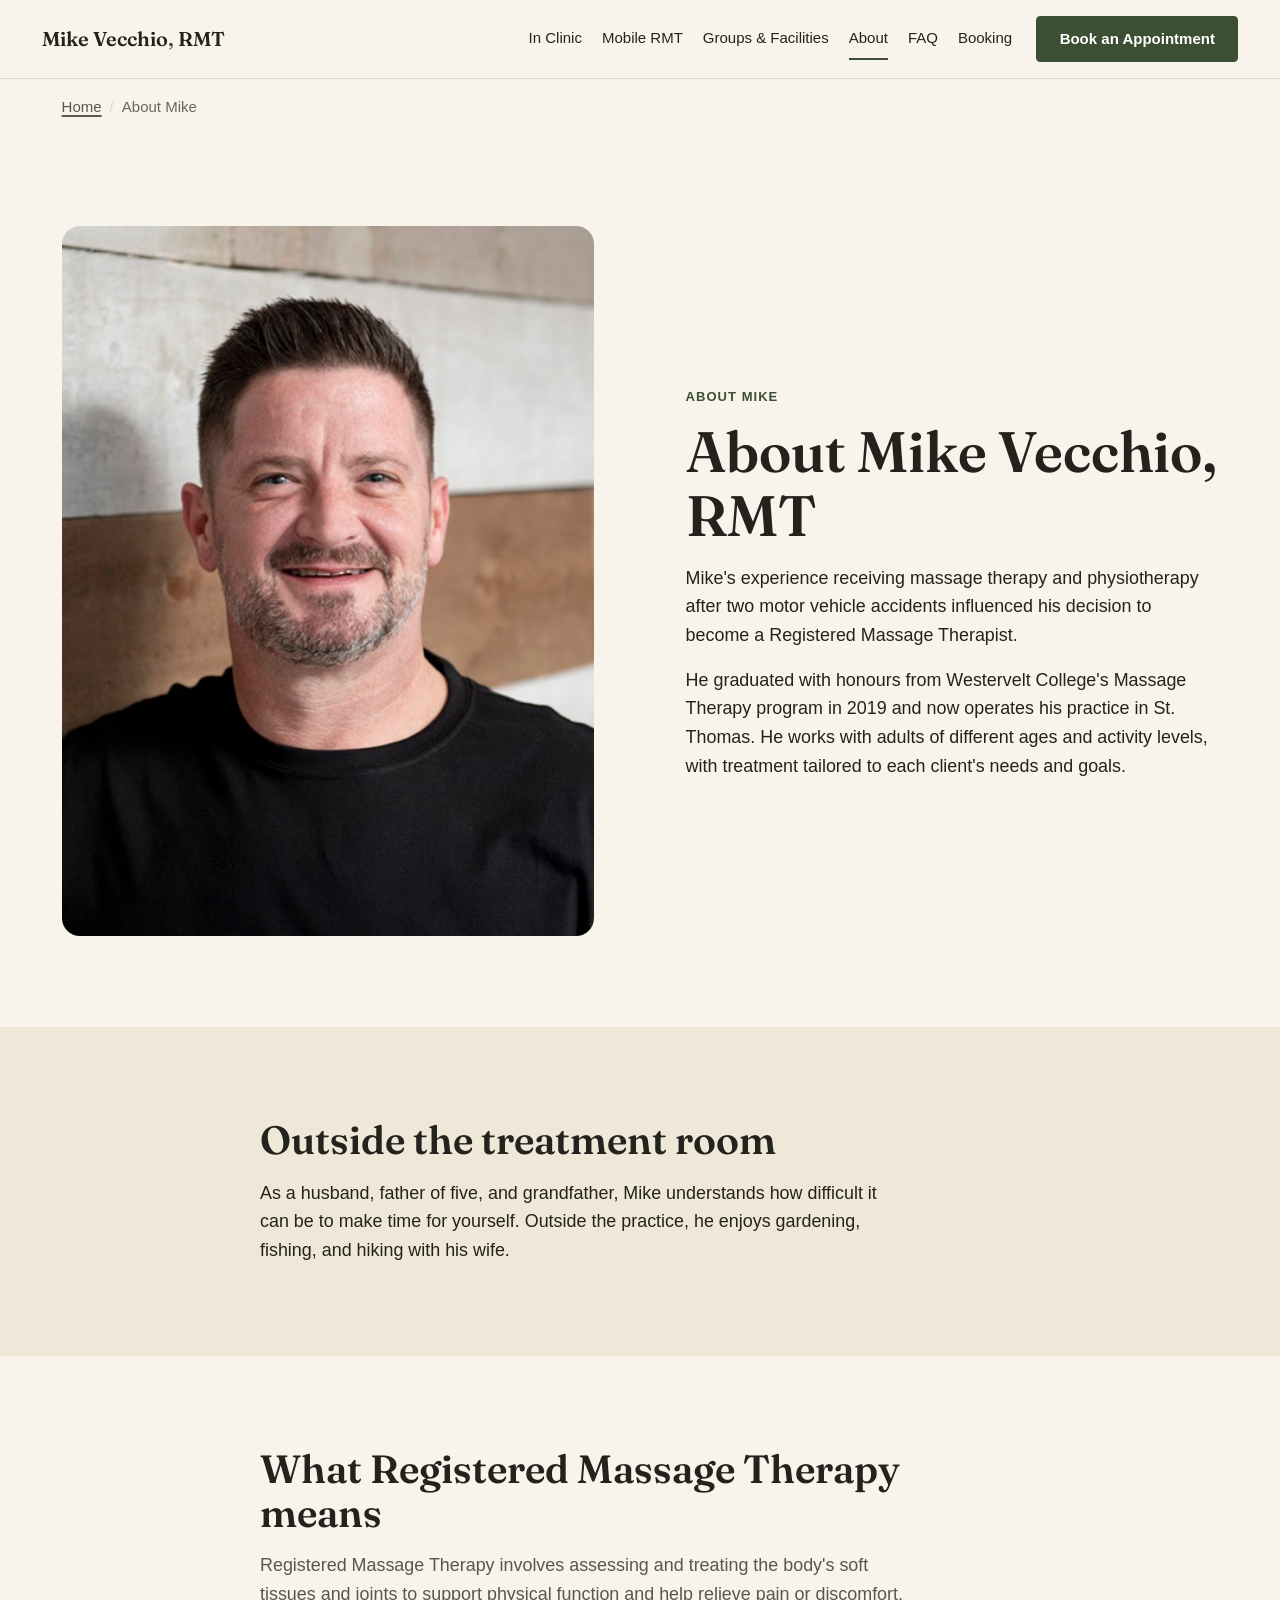
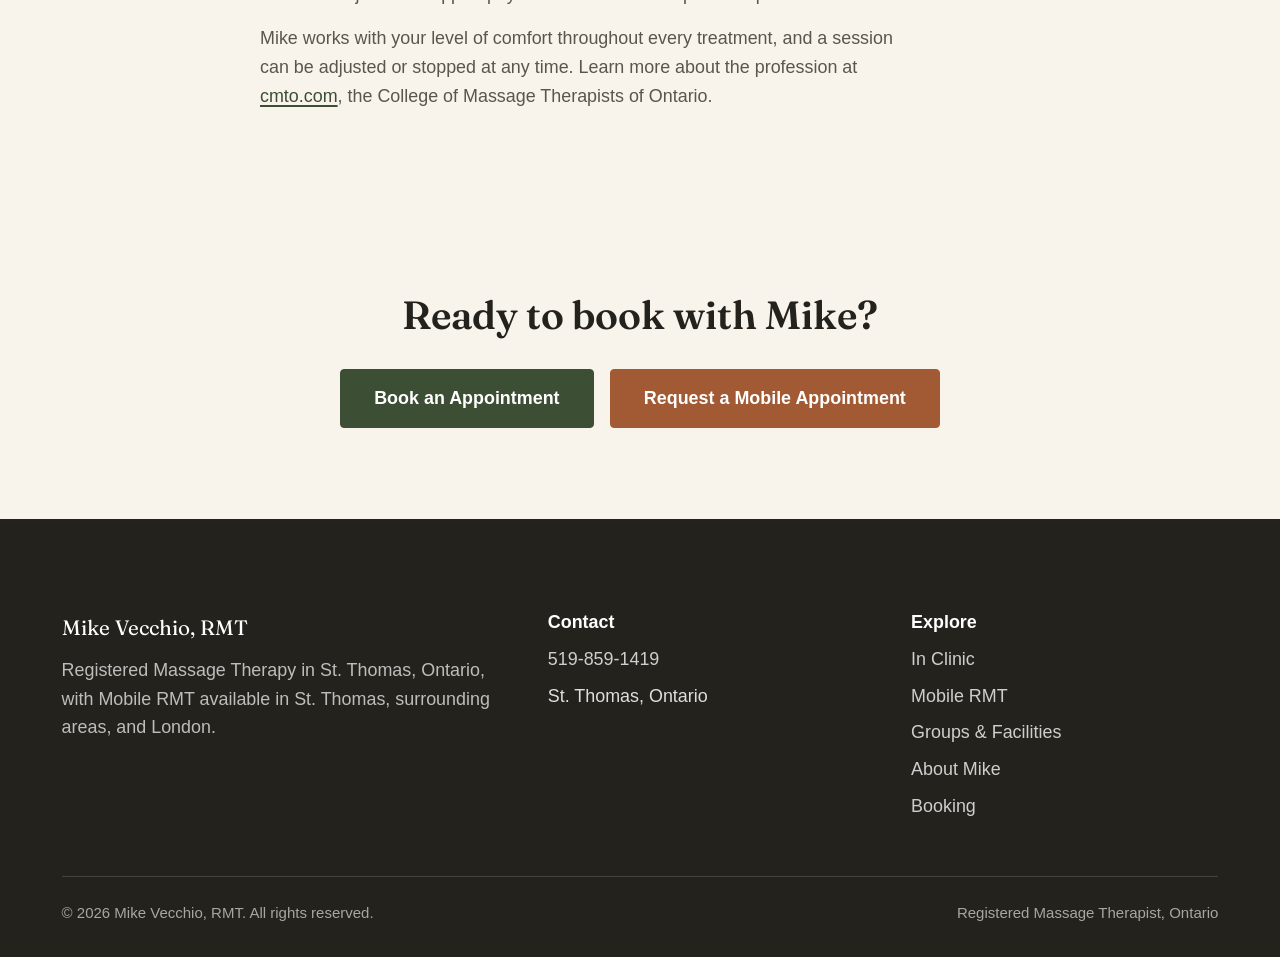
==== commit 15f124a2: "Consolidate service pages, normalize booking flow, add real service-area map - Rename practice nav/C" ====
--- a/about/index.html
+++ b/about/index.html
@@ -27,7 +27,7 @@
 <link rel="preconnect" href="https://fonts.googleapis.com" />
 <link rel="preconnect" href="https://fonts.gstatic.com" crossorigin />
 <link rel="stylesheet" href="https://fonts.googleapis.com/css2?family=Fraunces:ital,wght@0,500;0,600;0,700;1,500&display=swap" />
-<link rel="stylesheet" href="/css/styles.css?v=20260922-3" />
+<link rel="stylesheet" href="/css/styles.css?v=20260924-11" />
 
 <script type="application/ld+json">
 {
@@ -70,7 +70,7 @@
     <nav class="nav-primary" aria-label="Primary">
       <div class="nav-menu" id="nav-menu">
         <ul class="nav-links">
-          <li><a href="/massage-therapy/">Massage Therapy</a></li>
+          <li><a href="/massage-therapy/">In Clinic</a></li>
           <li><a href="/mobile-rmt/">Mobile RMT</a></li>
           <li><a href="/groups-facilities/">Groups &amp; Facilities</a></li>
           <li><a href="/about/" aria-current="page">About</a></li>
@@ -78,7 +78,7 @@
           <li><a href="/booking/">Booking</a></li>
         </ul>
         <div class="nav-actions">
-          <a class="btn btn--primary" href="/booking/#practice" data-analytics-event="booking_click" data-analytics-location="nav">Book an Appointment</a>
+          <a class="btn btn--primary" href="/booking/" data-analytics-event="booking_click" data-analytics-location="nav">Book an Appointment</a>
         </div>
       </div>
       <button class="nav-toggle" type="button" aria-expanded="false" aria-controls="nav-menu" aria-label="Open menu">
@@ -109,9 +109,11 @@
   </section>
 
   <section class="section section--alt" data-reveal>
-    <div class="container container--narrow">
-      <h2>Outside the treatment room</h2>
-      <p>As a husband, father of five, and grandfather, Mike understands how difficult it can be to make time for yourself. Outside the practice, he enjoys gardening, fishing, and hiking with his wife.</p>
+    <div class="container">
+      <div class="container--narrow" style="margin-inline:auto;">
+        <h2>Outside the treatment room</h2>
+        <p>As a husband, father of five, and grandfather, Mike understands how difficult it can be to make time for yourself. Outside the practice, he enjoys gardening, fishing, and hiking with his wife.</p>
+      </div>
     </div>
   </section>
 
@@ -154,7 +156,7 @@
       <div>
         <h3>Explore</h3>
         <ul class="footer-links">
-          <li><a href="/massage-therapy/">Massage Therapy</a></li>
+          <li><a href="/massage-therapy/">In Clinic</a></li>
           <li><a href="/mobile-rmt/">Mobile RMT</a></li>
           <li><a href="/groups-facilities/">Groups &amp; Facilities</a></li>
           <li><a href="/about/">About Mike</a></li>
--- a/css/styles.css
+++ b/css/styles.css
@@ -208,6 +208,9 @@
   margin-bottom: var(--space-7);
 }
 .section-head--center { margin-inline: auto; text-align: center; }
+.section-head--wide { max-width: none; }
+.section-head--tight { margin-bottom: var(--space-5); }
+.section-head--wide .lede { max-width: none; }
 
 .eyebrow {
   display: inline-flex;
@@ -484,6 +487,13 @@
 }
 .btn--clay:hover { background: var(--color-clay-deep); border-color: var(--color-clay-deep); color: var(--color-white); }
 
+.btn--clay-deep {
+  background: var(--color-clay-deep);
+  border-color: var(--color-clay-deep);
+  color: var(--color-white);
+}
+.btn--clay-deep:hover { background: var(--color-ink); border-color: var(--color-ink); color: var(--color-white); }
+
 .btn--outline {
   background: transparent;
   border-color: currentColor;
@@ -599,13 +609,31 @@
 .way--clay-deep .way__price small { color: rgba(248, 244, 236, 0.75); }
 .way--clay-deep .btn--outline { color: var(--color-paper); border-color: var(--color-paper); }
 .way--clay-deep .btn--outline:hover { background: var(--color-paper); border-color: var(--color-paper); color: var(--color-clay-deep); }
-.way__icon { width: 40px; height: 40px; margin-bottom: var(--space-4); color: var(--color-forest); }
+.way__icon { width: 64px; height: 64px; margin-bottom: var(--space-4); color: var(--color-forest); }
 .way--clay .way__icon { color: var(--color-clay-deep); }
 .way h3 { margin-bottom: var(--space-3); }
 .way p { margin-bottom: var(--space-5); }
 .way__price { font-family: var(--font-display); font-size: var(--fs-h3); margin-bottom: var(--space-5); }
 .way__price small { font-family: var(--font-body); font-size: var(--fs-body-sm); font-weight: 400; color: var(--color-ink-soft); display: block; margin-top: 2px; }
 .way__actions { margin-top: auto; }
+.way__prices { list-style: none; padding: 0; margin: 0 0 var(--space-5); }
+.way__prices li {
+  display: flex;
+  justify-content: space-between;
+  align-items: baseline;
+  gap: var(--space-4);
+  margin: 0;
+  padding: var(--space-3) 0;
+  border-bottom: 1px dashed rgba(36, 34, 29, 0.18);
+}
+.way__prices li:last-child { border-bottom: none; }
+.way__prices li > span:first-child small { display: block; font-size: var(--fs-body-sm); color: var(--color-ink-soft); }
+.way__prices-amount { font-family: var(--font-display); font-size: 1.375rem; white-space: nowrap; }
+.way__prices-amount small { font-family: var(--font-body); font-size: var(--fs-body-sm); color: var(--color-ink-soft); margin-left: 0.3em; }
+.way--clay-deep .way__prices { color: var(--color-paper); }
+.way--clay-deep .way__prices li { border-bottom-color: rgba(248, 244, 236, 0.3); }
+.way--clay-deep .way__prices li > span:first-child small,
+.way--clay-deep .way__prices-amount small { color: rgba(248, 244, 236, 0.8); }
 
 @media (max-width: 900px) {
   .two-ways--3 { grid-template-columns: 1fr; }
@@ -640,20 +668,60 @@
 .feature__media img { width: 100%; height: 100%; object-fit: cover; }
 .feature__list { list-style: none; padding: 0; margin: var(--space-5) 0; }
 .feature__list li {
-  display: flex;
-  gap: var(--space-3);
-  padding: var(--space-2) 0;
+  position: relative;
+  padding: var(--space-2) 0 var(--space-2) calc(8px + var(--space-3));
   color: var(--color-ink-soft);
 }
 .feature__list li::before {
   content: '';
-  flex-shrink: 0;
+  position: absolute;
+  left: 0;
+  top: calc(var(--space-2) + 0.55em);
   width: 8px; height: 8px;
-  margin-top: 0.55em;
   border-radius: 50%;
   background: var(--color-clay);
 }
 .feature__list--forest li::before { background: var(--color-forest); }
+.feature__subhead { font-size: var(--fs-body-lg); margin: var(--space-6) 0 0; }
+.feature__subhead + .feature__list { margin-top: var(--space-2); }
+.feature__subhead:first-child { margin-top: 0; }
+
+/* --- Service area list (Mobile RMT) ---------------------------------------- */
+.area-list { list-style: none; padding: 0; margin: 0 0 var(--space-5); }
+.area-list__item {
+  display: grid;
+  grid-template-columns: 44px 1fr;
+  gap: var(--space-4);
+  align-items: start;
+  margin: 0;
+  padding: var(--space-4) 0;
+  border-bottom: 1px solid var(--color-paper-line);
+}
+.area-list__item:first-child { padding-top: 0; }
+.area-list__icon {
+  width: 44px; height: 44px;
+  border-radius: 50%;
+  display: grid;
+  place-items: center;
+  background: var(--color-clay-tint);
+  color: var(--color-clay-deep);
+}
+.area-list__icon--home { background: var(--color-forest-tint); color: var(--color-forest); }
+.area-list__icon svg { width: 22px; height: 22px; }
+.area-list__name { font-size: var(--fs-body-lg); margin: 0 0 var(--space-1); }
+.area-list__desc { margin: 0; color: var(--color-ink-soft); }
+.area-note {
+  display: flex;
+  gap: var(--space-3);
+  align-items: flex-start;
+  margin: 0;
+  padding: var(--space-4);
+  font-size: var(--fs-body-sm);
+  color: var(--color-ink-soft);
+  background: var(--color-paper-deep);
+  border-radius: var(--radius-sm);
+}
+.area-note svg { flex-shrink: 0; width: 18px; height: 18px; margin-top: 0.15em; color: var(--color-clay-deep); }
 
 @media (max-width: 860px) {
   .feature, .feature--reverse { grid-template-columns: 1fr; }
@@ -666,7 +734,6 @@
   grid-template-columns: repeat(2, minmax(0, 1fr));
   gap: var(--space-7);
 }
-.pricing-grid--3 { grid-template-columns: repeat(3, minmax(0, 1fr)); }
 .pricing-section .pricing-grid--single {
   grid-template-columns: minmax(0, 1fr);
   width: 100%;
@@ -712,10 +779,6 @@
 .pricing-card .btn { width: 100%; justify-content: center; margin-top: auto; }
 .pricing-card .pricing-card__notes + .btn { margin-top: var(--space-5); }
 .pricing-section__groups { margin-top: var(--space-7); }
-
-@media (max-width: 1080px) {
-  .pricing-grid--3 { grid-template-columns: 1fr 1fr; }
-}
 
 @media (max-width: 900px) {
   .pricing-grid { grid-template-columns: 1fr; }
@@ -1017,17 +1080,6 @@
 }
 .about-portrait img { width: 100%; height: 100%; object-fit: cover; }
 
-.service-area-map {
-  border-radius: var(--radius-lg);
-  background: var(--color-forest-tint);
-  border: 1px dashed var(--color-forest);
-  padding: var(--space-6);
-  aspect-ratio: 4 / 3;
-  display: flex;
-  align-items: center;
-  justify-content: center;
-}
-
 .error-page {
   min-height: 60vh;
   display: flex;
